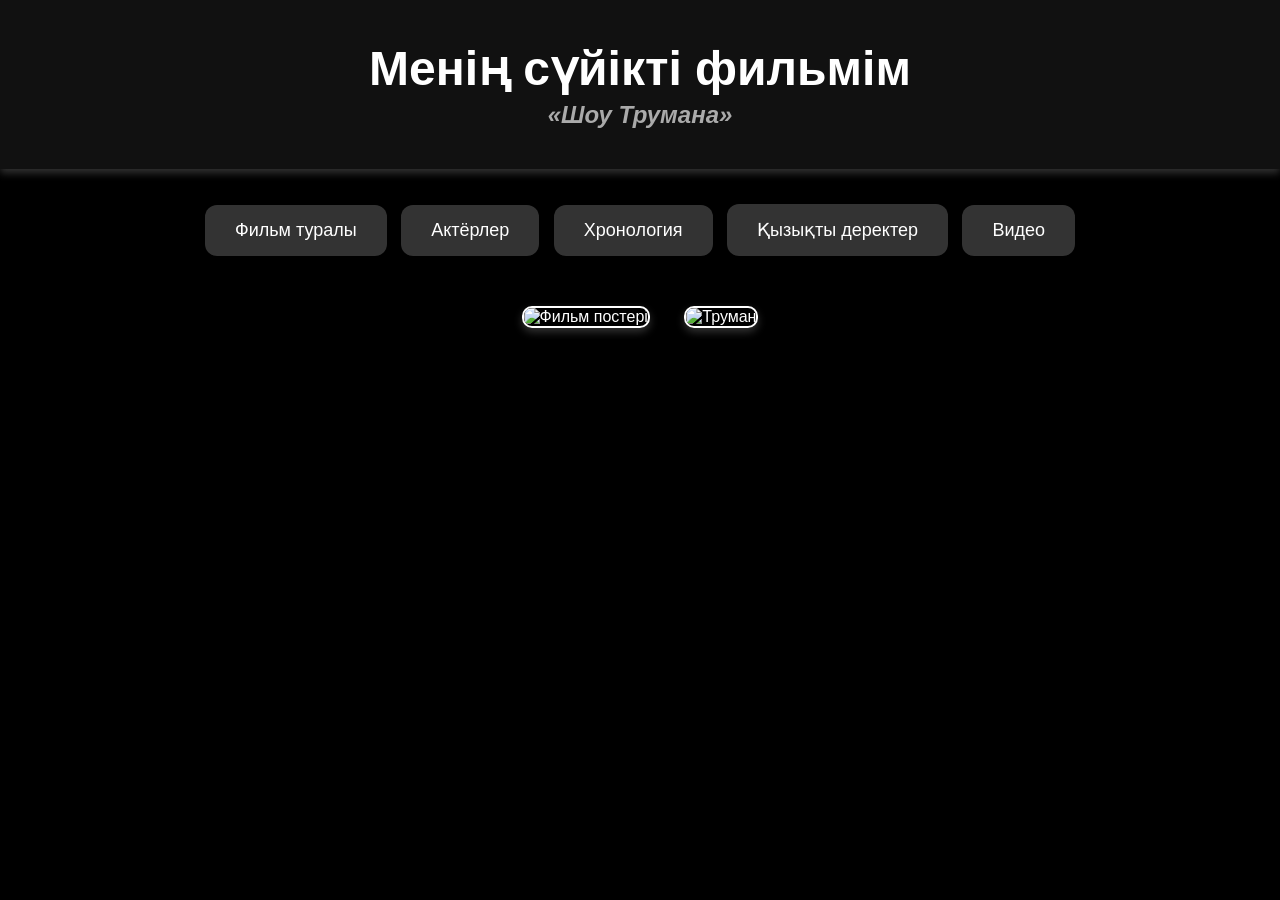
==== index.html @ 44e47d71 "Add files via upload" ====
<!DOCTYPE html>
<html lang="kk">
<head>
    <meta charset="UTF-8">
    <title>Менің сүйікті фильмім</title>
    <style>
        
        body {
            font-family: Arial, sans-serif;
            background-color: #000000;
            color: #ffffff;
            margin: 0;
            padding: 0;
            text-align: center;
        }

        header {
            background-color: #111111;
            color: #ffffff;
            padding: 40px 20px;
            box-shadow: 0 4px 8px rgba(255,255,255,0.2);
        }

        header h1 {
            font-size: 48px;
            margin: 0;
        }

        header h2 {
            font-size: 24px;
            margin: 5px 0 0 0;
            font-style: italic;
            color: #aaaaaa;
        }

       
        nav {
            margin: 30px 0;
        }

        nav a {
            text-decoration: none;
            color: #ffffff;
            background-color: #333333;
            padding: 15px 30px;
            margin: 5px;
            border-radius: 12px;
            font-size: 18px;
            display: inline-block;
            box-shadow: 0 4px 6px rgba(0,0,0,0.3);
            transition: 0.3s;
        }

        nav a:hover {
            background-color: #555555;
            transform: translateY(-2px) scale(1.05);
            box-shadow: 0 6px 10px rgba(0,0,0,0.5);
        }

       
        .photos {
            margin: 20px auto;
        }

        .photos img {
            width: 300px;
            margin: 15px;
            border-radius: 10px;
            border: 2px solid #ffffff;
            box-shadow: 0 4px 8px rgba(255,255,255,0.2);
            transition: 0.3s;
        }

        .photos img:hover {
            transform: scale(1.05);
            box-shadow: 0 6px 12px rgba(255,255,255,0.4);
        }

          
        footer {
            background-color: #111111;
            color: #ffffff;
            padding: 15px;
            font-size: 16px;
            position: fixed;
            width: 100%;
            bottom: 0;
        }
    </style>
</head>
<body>

<header>
    <h1>Менің сүйікті фильмім</h1>
    <h2>«Шоу Трумана»</h2>
</header>

<!-- Красивые вкладки -->
<nav>
    <a href="about.html">Фильм туралы</a>
    <a href="actors.html">Актёрлер</a>
    <a href="timeline.html">Хронология</a>
    <a href="facts.html">Қызықты деректер</a>
    <a href="video.html">Видео</a>
</nav>

<!-- Фотки на главной -->
<div class="photos">
    <img src="https://s3.amazonaws.com/nightjarprod/content/uploads/sites/192/2023/08/15115111/vuza0WqY239yBXOadKlGwJsZJFE.jpg" alt="Фильм постері">
    <img src="https://image.tmdb.org/t/p/original/il27yokbuKX3Z9ad3D93IAgpzVg.jpg" alt="Труман">
</div>



</body>
</html>
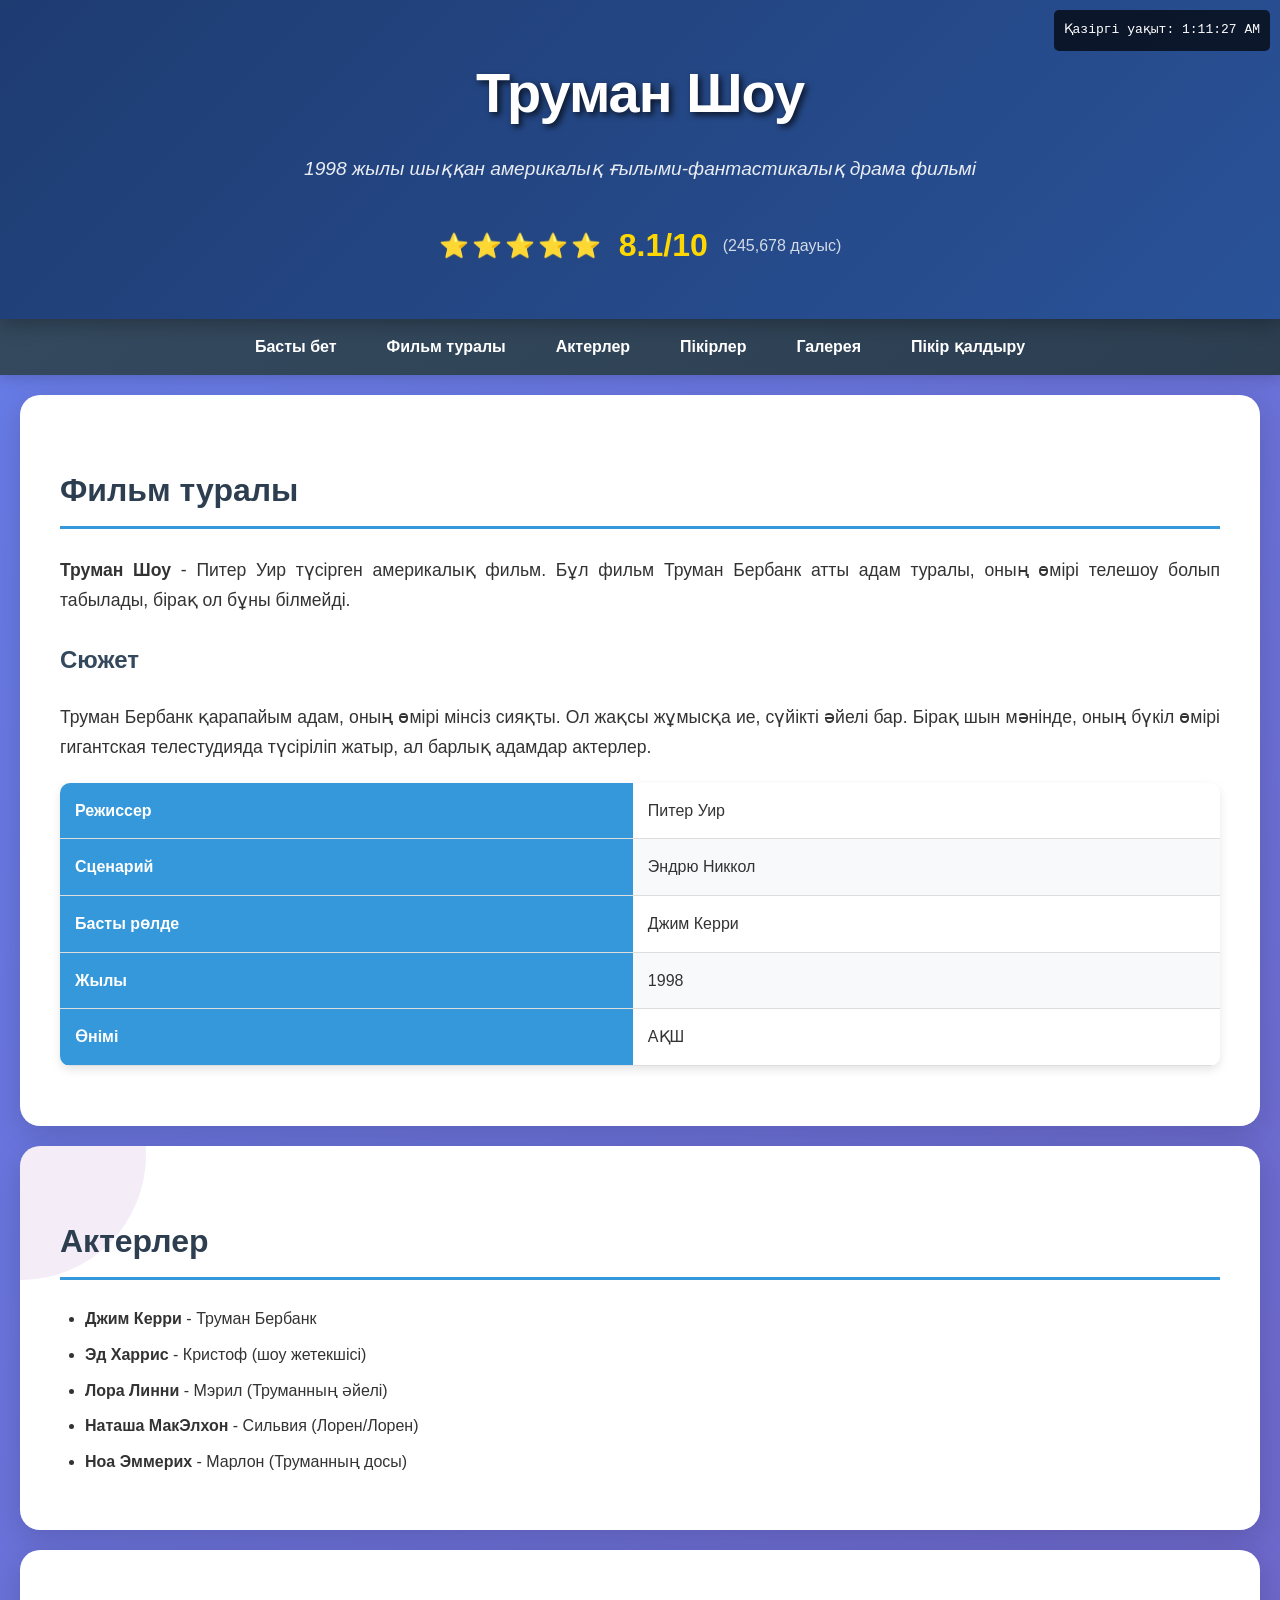
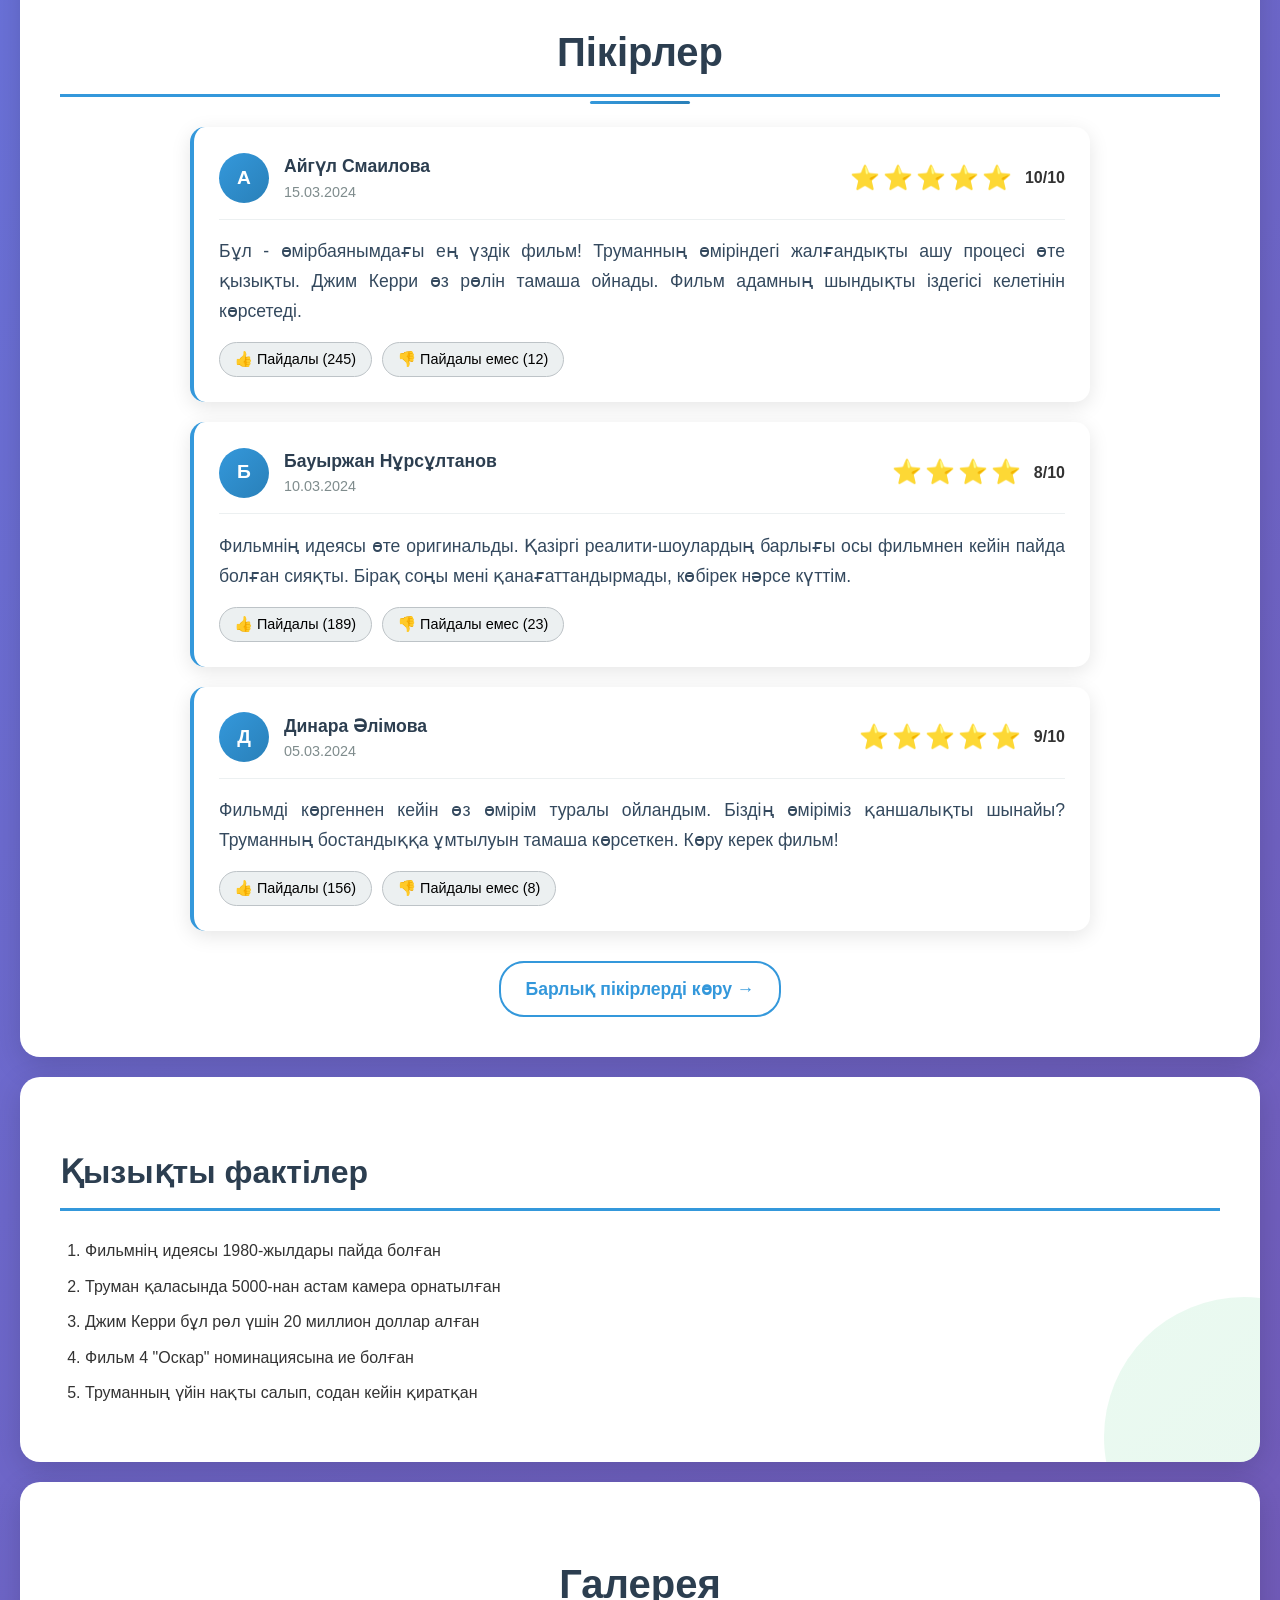
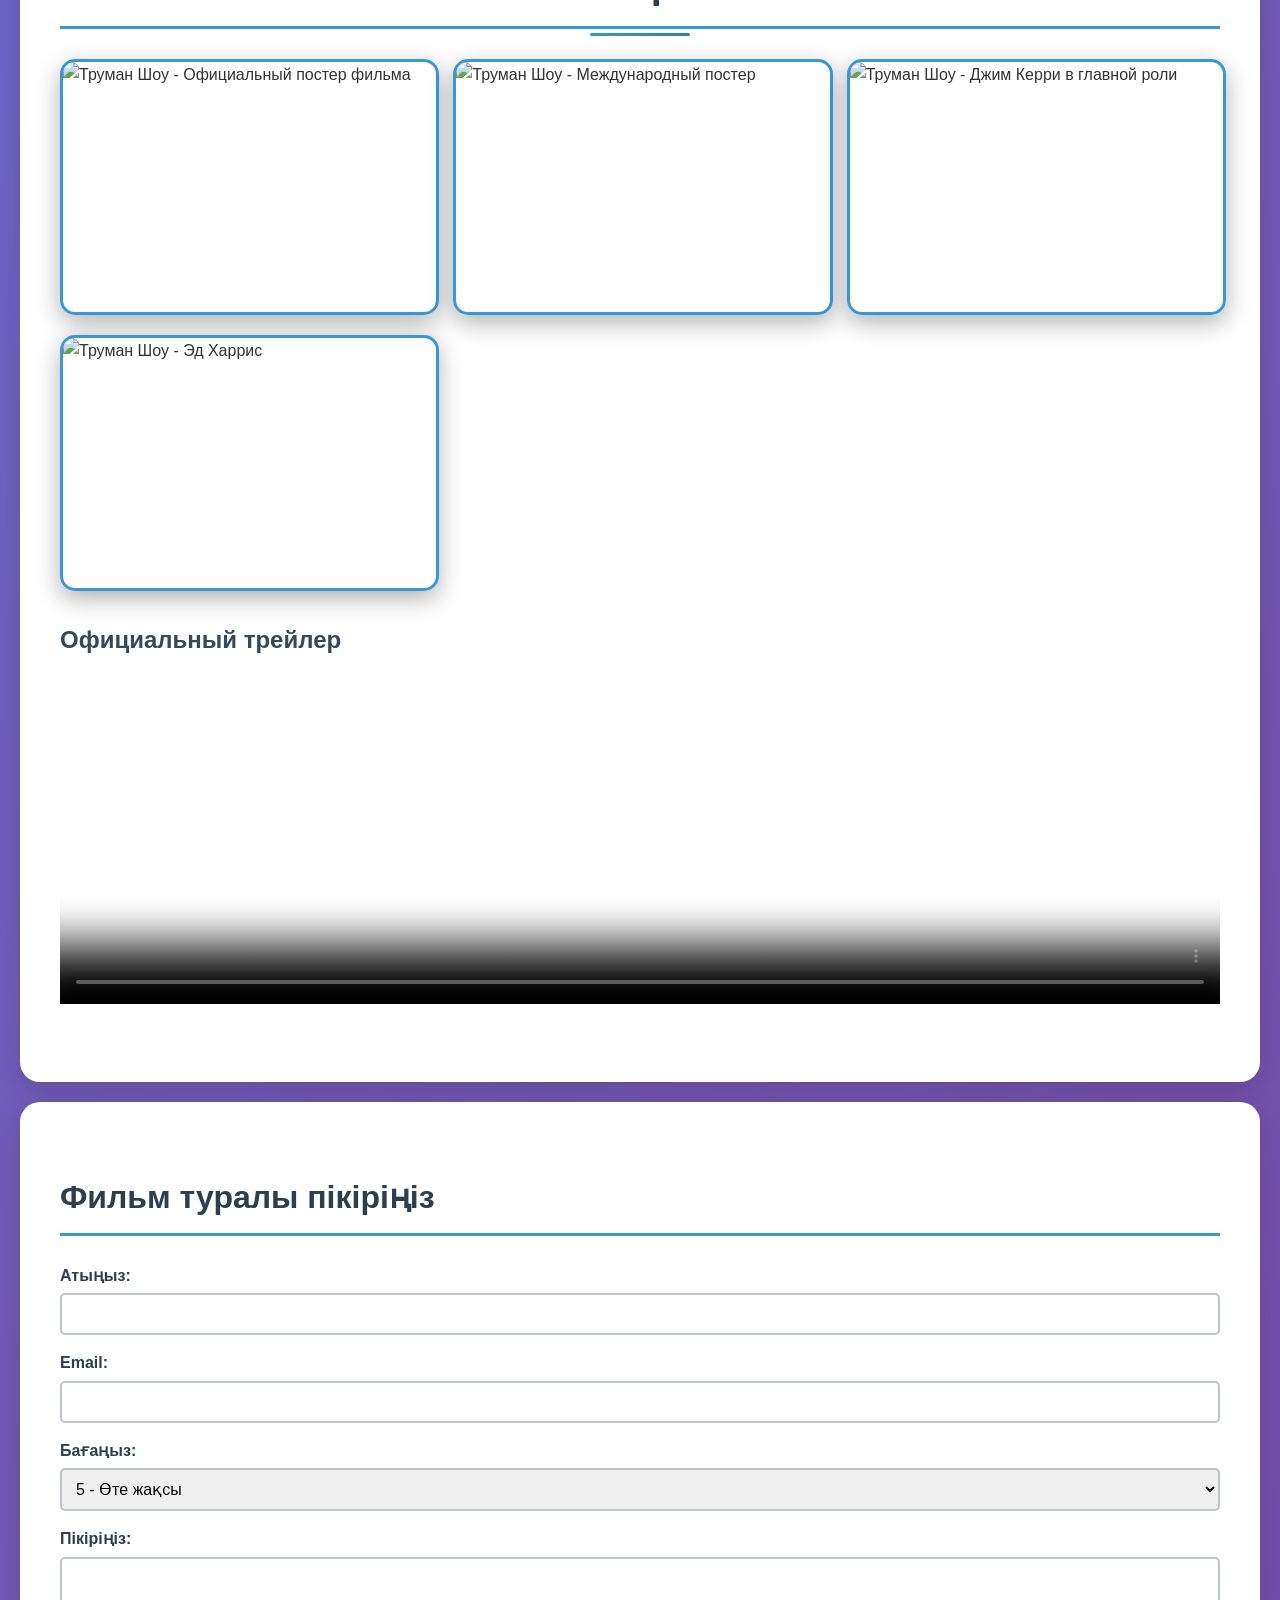
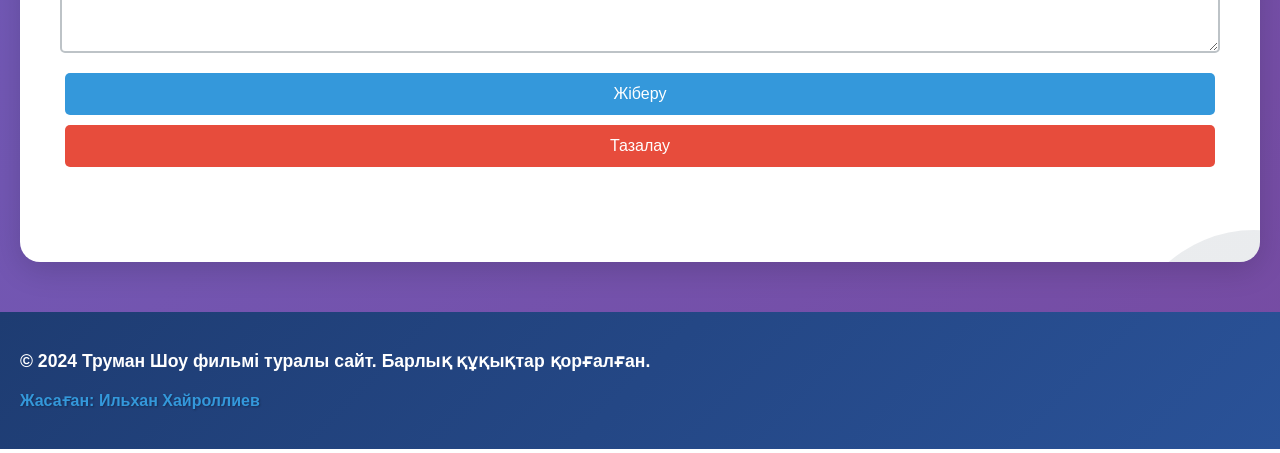
==== commit 95ba0d76: "Add files via upload" ====
--- a/index.html
+++ b/index.html
@@ -2,115 +2,233 @@
 <html lang="kk">
 <head>
     <meta charset="UTF-8">
-    <title>Менің сүйікті фильмім</title>
-    <style>
-        
-        body {
-            font-family: Arial, sans-serif;
-            background-color: #000000;
-            color: #ffffff;
-            margin: 0;
-            padding: 0;
-            text-align: center;
-        }
-
-        header {
-            background-color: #111111;
-            color: #ffffff;
-            padding: 40px 20px;
-            box-shadow: 0 4px 8px rgba(255,255,255,0.2);
-        }
-
-        header h1 {
-            font-size: 48px;
-            margin: 0;
-        }
-
-        header h2 {
-            font-size: 24px;
-            margin: 5px 0 0 0;
-            font-style: italic;
-            color: #aaaaaa;
-        }
-
-       
-        nav {
-            margin: 30px 0;
-        }
-
-        nav a {
-            text-decoration: none;
-            color: #ffffff;
-            background-color: #333333;
-            padding: 15px 30px;
-            margin: 5px;
-            border-radius: 12px;
-            font-size: 18px;
-            display: inline-block;
-            box-shadow: 0 4px 6px rgba(0,0,0,0.3);
-            transition: 0.3s;
-        }
-
-        nav a:hover {
-            background-color: #555555;
-            transform: translateY(-2px) scale(1.05);
-            box-shadow: 0 6px 10px rgba(0,0,0,0.5);
-        }
-
-       
-        .photos {
-            margin: 20px auto;
-        }
-
-        .photos img {
-            width: 300px;
-            margin: 15px;
-            border-radius: 10px;
-            border: 2px solid #ffffff;
-            box-shadow: 0 4px 8px rgba(255,255,255,0.2);
-            transition: 0.3s;
-        }
-
-        .photos img:hover {
-            transform: scale(1.05);
-            box-shadow: 0 6px 12px rgba(255,255,255,0.4);
-        }
-
-          
-        footer {
-            background-color: #111111;
-            color: #ffffff;
-            padding: 15px;
-            font-size: 16px;
-            position: fixed;
-            width: 100%;
-            bottom: 0;
-        }
-    </style>
+    <meta name="viewport" content="width=device-width, initial-scale=1.0">
+    <title>Труман Шоу - Фильм туралы</title>
+    <link rel="stylesheet" href="style.css">
 </head>
 <body>
-
-<header>
-    <h1>Менің сүйікті фильмім</h1>
-    <h2>«Шоу Трумана»</h2>
-</header>
-
-<!-- Красивые вкладки -->
-<nav>
-    <a href="about.html">Фильм туралы</a>
-    <a href="actors.html">Актёрлер</a>
-    <a href="timeline.html">Хронология</a>
-    <a href="facts.html">Қызықты деректер</a>
-    <a href="video.html">Видео</a>
-</nav>
-
-<!-- Фотки на главной -->
-<div class="photos">
-    <img src="https://s3.amazonaws.com/nightjarprod/content/uploads/sites/192/2023/08/15115111/vuza0WqY239yBXOadKlGwJsZJFE.jpg" alt="Фильм постері">
-    <img src="https://image.tmdb.org/t/p/original/il27yokbuKX3Z9ad3D93IAgpzVg.jpg" alt="Труман">
-</div>
-
-
-
+    <header>
+        <div class="header-content">
+            <h1>Труман Шоу</h1>
+            <p class="header-description"><em>1998 жылы шыққан америкалық ғылыми-фантастикалық драма фильмі</em></p>
+            <div class="rating">
+                <span class="stars">⭐⭐⭐⭐⭐</span>
+                <span class="rating-text">8.1/10</span>
+                <span class="votes">(245,678 дауыс)</span>
+            </div>
+        </div>
+    </header>
+
+    <nav>
+        <ul>
+            <li><a href="index.html">Басты бет</a></li>
+            <li><a href="about.html">Фильм туралы</a></li>
+            <li><a href="actors.html">Актерлер</a></li>
+            <li><a href="reviews.html">Пікірлер</a></li>
+            <li><a href="gallery.html">Галерея</a></li>
+            <li><a href="index.html#feedback">Пікір қалдыру</a></li>
+        </ul>
+    </nav>
+
+    <main>
+        <section id="about">
+            <h2>Фильм туралы</h2>
+            <p><strong>Труман Шоу</strong> - Питер Уир түсірген америкалық фильм. Бұл фильм Труман Бербанк атты адам туралы, оның өмірі телешоу болып табылады, бірақ ол бұны білмейді.</p>
+            
+            <h3>Сюжет</h3>
+            <p>Труман Бербанк қарапайым адам, оның өмірі мінсіз сияқты. Ол жақсы жұмысқа ие, сүйікті әйелі бар. Бірақ шын мәнінде, оның бүкіл өмірі гигантская телестудияда түсіріліп жатыр, ал барлық адамдар актерлер.</p>
+            
+            <table>
+                <tr>
+                    <th>Режиссер</th>
+                    <td>Питер Уир</td>
+                </tr>
+                <tr>
+                    <th>Сценарий</th>
+                    <td>Эндрю Никкол</td>
+                </tr>
+                <tr>
+                    <th>Басты рөлде</th>
+                    <td>Джим Керри</td>
+                </tr>
+                <tr>
+                    <th>Жылы</th>
+                    <td>1998</td>
+                </tr>
+                <tr>
+                    <th>Өнімі</th>
+                    <td>АҚШ</td>
+                </tr>
+            </table>
+        </section>
+
+        <section id="actors">
+            <h2>Актерлер</h2>
+            <ul>
+                <li><strong>Джим Керри</strong> - Труман Бербанк</li>
+                <li><strong>Эд Харрис</strong> - Кристоф (шоу жетекшісі)</li>
+                <li><strong>Лора Линни</strong> - Мэрил (Труманның әйелі)</li>
+                <li><strong>Наташа МакЭлхон</strong> - Сильвия (Лорен/Лорен)</li>
+                <li><strong>Ноа Эммерих</strong> - Марлон (Труманның досы)</li>
+            </ul>
+        </section>
+
+        <section id="reviews">
+            <h2>Пікірлер</h2>
+            <div class="reviews-container">
+                <div class="review">
+                    <div class="review-header">
+                        <div class="reviewer-info">
+                            <div class="reviewer-avatar">А</div>
+                            <div>
+                                <div class="reviewer-name">Айгүл Смаилова</div>
+                                <div class="review-date">15.03.2024</div>
+                            </div>
+                        </div>
+                        <div class="review-rating">
+                            <span class="stars">⭐⭐⭐⭐⭐</span>
+                            <span>10/10</span>
+                        </div>
+                    </div>
+                    <div class="review-content">
+                        <p>Бұл - өмірбаянымдағы ең үздік фильм! Труманның өміріндегі жалғандықты ашу процесі өте қызықты. Джим Керри өз рөлін тамаша ойнады. Фильм адамның шындықты іздегісі келетінін көрсетеді.</p>
+                        <div class="review-helpful">
+                            <button class="helpful-btn">👍 Пайдалы (245)</button>
+                            <button class="helpful-btn">👎 Пайдалы емес (12)</button>
+                        </div>
+                    </div>
+                </div>
+                
+                <div class="review">
+                    <div class="review-header">
+                        <div class="reviewer-info">
+                            <div class="reviewer-avatar">Б</div>
+                            <div>
+                                <div class="reviewer-name">Бауыржан Нұрсұлтанов</div>
+                                <div class="review-date">10.03.2024</div>
+                            </div>
+                        </div>
+                        <div class="review-rating">
+                            <span class="stars">⭐⭐⭐⭐</span>
+                            <span>8/10</span>
+                        </div>
+                    </div>
+                    <div class="review-content">
+                        <p>Фильмнің идеясы өте оригинальды. Қазіргі реалити-шоулардың барлығы осы фильмнен кейін пайда болған сияқты. Бірақ соңы мені қанағаттандырмады, көбірек нәрсе күттім.</p>
+                        <div class="review-helpful">
+                            <button class="helpful-btn">👍 Пайдалы (189)</button>
+                            <button class="helpful-btn">👎 Пайдалы емес (23)</button>
+                        </div>
+                    </div>
+                </div>
+                
+                <div class="review">
+                    <div class="review-header">
+                        <div class="reviewer-info">
+                            <div class="reviewer-avatar">Д</div>
+                            <div>
+                                <div class="reviewer-name">Динара Әлімова</div>
+                                <div class="review-date">05.03.2024</div>
+                            </div>
+                        </div>
+                        <div class="review-rating">
+                            <span class="stars">⭐⭐⭐⭐⭐</span>
+                            <span>9/10</span>
+                        </div>
+                    </div>
+                    <div class="review-content">
+                        <p>Фильмді көргеннен кейін өз өмірім туралы ойландым. Біздің өміріміз қаншалықты шынайы? Труманның бостандыққа ұмтылуын тамаша көрсеткен. Көру керек фильм!</p>
+                        <div class="review-helpful">
+                            <button class="helpful-btn">👍 Пайдалы (156)</button>
+                            <button class="helpful-btn">👎 Пайдалы емес (8)</button>
+                        </div>
+                    </div>
+                </div>
+            </div>
+            
+            <div class="all-reviews-link">
+                <a href="reviews.html">Барлық пікірлерді көру →</a>
+            </div>
+        </section>
+
+        <section id="facts">
+            <h2>Қызықты фактілер</h2>
+            <ol>
+                <li>Фильмнің идеясы 1980-жылдары пайда болған</li>
+                <li>Труман қаласында 5000-нан астам камера орнатылған</li>
+                <li>Джим Керри бұл рөл үшін 20 миллион доллар алған</li>
+                <li>Фильм 4 "Оскар" номинациясына ие болған</li>
+                <li>Труманның үйін нақты салып, содан кейін қиратқан</li>
+            </ol>
+        </section>
+
+        <section id="gallery">
+            <h2>Галерея</h2>
+            <div class="gallery-container">
+                <img src="https://avatars.mds.yandex.net/get-kinopoisk-image/4483445/ceb4574e-4b3b-43bf-a217-770d95c8afea/300x450" alt="Труман Шоу - Официальный постер фильма">
+                <img src="https://avatars.mds.yandex.net/get-kinopoisk-image/1704946/cacd01bb-57e3-4d93-b493-8805f8d0d1ff/220x330" alt="Труман Шоу - Международный постер">
+                <img src="https://encrypted-tbn0.gstatic.com/images?q=tbn:ANd9GcSKOz-VXeuKi3V3YxFPbbYs9RA3qmQAaQZ6Kg&s" alt="Труман Шоу - Джим Керри в главной роли">
+                <img src="https://encrypted-tbn0.gstatic.com/images?q=tbn:ANd9GcT_3eL938bk-EhaqvBUenv3STlCoVjLEzGAVA&s" alt="Труман Шоу - Эд Харрис">
+            </div>
+            
+            <h3>Официальный трейлер</h3>
+            <div class="video-container">
+                <video 
+                    width="100%" 
+                    height="315" 
+                    controls
+                    poster="https://avatars.mds.yandex.net/get-kinopoisk-image/4483445/ceb4574e-4b3b-43bf-a217-770d95c8afea/300x450"
+                    title="Труман Шоу - Официальный трейлер (1998)">
+                    <source src="_The Truman Show (русский трейлер).mp4" type="video/mp4">
+                    Ваш браузер не поддерживает видео.
+                </video>
+            </div>
+        </section>
+
+        <section id="feedback">
+            <h2>Фильм туралы пікіріңіз</h2>
+            <form id="feedbackForm">
+                <div>
+                    <label for="name">Атыңыз:</label>
+                    <input type="text" id="name" name="name" required>
+                </div>
+                
+                <div>
+                    <label for="email">Email:</label>
+                    <input type="email" id="email" name="email" required>
+                </div>
+                
+                <div>
+                    <label for="rating">Бағаңыз:</label>
+                    <select id="rating" name="rating">
+                        <option value="5">5 - Өте жақсы</option>
+                        <option value="4">4 - Жақсы</option>
+                        <option value="3">3 - Қанағаттанарлық</option>
+                        <option value="2">2 - Орташа</option>
+                        <option value="1">1 - Жаман</option>
+                    </select>
+                </div>
+                
+                <div>
+                    <label for="message">Пікіріңіз:</label>
+                    <textarea id="message" name="message" rows="4" required></textarea>
+                </div>
+                
+                <div>
+                    <button type="submit">Жіберу</button>
+                    <button type="reset">Тазалау</button>
+                </div>
+            </form>
+            
+            <div id="result"></div>
+        </section>
+    </main>
+
+    <footer>
+        <p>&copy; 2024 Труман Шоу фильмі туралы сайт. Барлық құқықтар қорғалған.</p>
+        <p>Жасаған: Ильхан Хайроллиев</p>
+    </footer>
+
+    <script src="script.js"></script>
 </body>
 </html>
--- a/style.css
+++ b/style.css
@@ -0,0 +1,1069 @@
+/* Элемент селекторлары */
+body {
+    font-family: 'Segoe UI', Tahoma, Geneva, Verdana, sans-serif;
+    line-height: 1.6;
+    margin: 0;
+    padding: 0;
+    background: linear-gradient(135deg, #667eea 0%, #764ba2 100%);
+    color: #333;
+}
+
+header {
+    background: linear-gradient(135deg, #1e3c72 0%, #2a5298 100%);
+    color: white;
+    text-align: center;
+    padding: 3rem 0;
+    box-shadow: 0 4px 20px rgba(0,0,0,0.3);
+    position: relative;
+    overflow: hidden;
+}
+
+header::before {
+    content: '';
+    position: absolute;
+    top: 0;
+    left: 0;
+    right: 0;
+    bottom: 0;
+    background: url('https://images.unsplash.com/photo-1489599849927-2ee91cede3ba?w=1200&h=400&fit=crop') center/cover;
+    opacity: 0.2;
+    z-index: 0;
+}
+
+.header-content {
+    position: relative;
+    z-index: 1;
+    max-width: 1200px;
+    margin: 0 auto;
+    padding: 0 20px;
+    text-align: center;
+    width: 100%;
+    display: flex;
+    flex-direction: column;
+    align-items: center;
+}
+
+.header-description {
+    text-align: center;
+    font-size: 1.2rem;
+    margin: 15px 0;
+    color: rgba(255, 255, 255, 0.9);
+    width: 100%;
+    display: block;
+}
+
+h1 {
+    margin: 0;
+    font-size: 3.5rem;
+    text-shadow: 3px 3px 6px rgba(0,0,0,0.7);
+    font-weight: 700;
+    letter-spacing: -1px;
+}
+
+.rating {
+    margin-top: 20px;
+    display: flex;
+    align-items: center;
+    justify-content: center;
+    gap: 15px;
+    flex-wrap: wrap;
+}
+
+.stars {
+    font-size: 1.5rem;
+    letter-spacing: 3px;
+}
+
+.rating-text {
+    font-size: 2rem;
+    font-weight: bold;
+    color: #ffd700;
+}
+
+.votes {
+    font-size: 1rem;
+    opacity: 0.8;
+}
+
+h2 {
+    color: #2c3e50;
+    border-bottom: 3px solid #3498db;
+    padding-bottom: 10px;
+    margin-top: 30px;
+    font-size: 2rem;
+}
+
+h3 {
+    color: #34495e;
+    margin-top: 25px;
+    font-size: 1.5rem;
+}
+
+p {
+    margin-bottom: 15px;
+    text-align: justify;
+    font-size: 1.1rem;
+    line-height: 1.7;
+}
+
+/* Класс селекторлары */
+.gallery-container {
+    display: grid;
+    grid-template-columns: repeat(auto-fit, minmax(300px, 1fr));
+    gap: 20px;
+    margin: 30px 0;
+}
+
+.gallery-container img {
+    width: 100%;
+    height: 250px;
+    object-fit: cover;
+    border: 3px solid #3498db;
+    border-radius: 15px;
+    box-shadow: 0 8px 25px rgba(0,0,0,0.3);
+    transition: all 0.3s ease;
+    cursor: pointer;
+}
+
+.gallery-container img:hover {
+    transform: scale(1.05);
+    box-shadow: 0 15px 35px rgba(0,0,0,0.5);
+    border-color: #2980b9;
+}
+
+.reviews-container {
+    max-width: 900px;
+    margin: 0 auto;
+}
+
+.review {
+    background: white;
+    border-radius: 15px;
+    padding: 25px;
+    margin-bottom: 20px;
+    box-shadow: 0 5px 20px rgba(0,0,0,0.1);
+    border-left: 4px solid #3498db;
+    transition: transform 0.2s ease, box-shadow 0.2s ease;
+}
+
+.review:hover {
+    transform: translateY(-2px);
+    box-shadow: 0 8px 30px rgba(0,0,0,0.15);
+}
+
+.review-header {
+    display: flex;
+    justify-content: space-between;
+    align-items: center;
+    margin-bottom: 15px;
+    padding-bottom: 15px;
+    border-bottom: 1px solid #ecf0f1;
+}
+
+.reviewer-info {
+    display: flex;
+    align-items: center;
+    gap: 15px;
+}
+
+.reviewer-avatar {
+    width: 50px;
+    height: 50px;
+    border-radius: 50%;
+    background: linear-gradient(135deg, #3498db, #2980b9);
+    color: white;
+    display: flex;
+    align-items: center;
+    justify-content: center;
+    font-weight: bold;
+    font-size: 1.2rem;
+}
+
+.reviewer-name {
+    font-weight: bold;
+    color: #2c3e50;
+    font-size: 1.1rem;
+}
+
+.review-date {
+    color: #7f8c8d;
+    font-size: 0.9rem;
+}
+
+.review-rating {
+    display: flex;
+    align-items: center;
+    gap: 10px;
+    font-weight: bold;
+}
+
+.review-content {
+    line-height: 1.6;
+    color: #34495e;
+}
+
+.review-helpful {
+    margin-top: 15px;
+    display: flex;
+    gap: 10px;
+}
+
+.helpful-btn {
+    background: #ecf0f1;
+    border: 1px solid #bdc3c7;
+    padding: 8px 15px;
+    border-radius: 20px;
+    cursor: pointer;
+    font-size: 0.9rem;
+    transition: all 0.2s ease;
+}
+
+.helpful-btn:hover {
+    background: #3498db;
+    color: white;
+    border-color: #2980b9;
+}
+
+.all-reviews-link {
+    text-align: center;
+    margin-top: 30px;
+}
+
+.all-reviews-link a {
+    color: #3498db;
+    text-decoration: none;
+    font-weight: bold;
+    font-size: 1.1rem;
+    padding: 12px 25px;
+    border: 2px solid #3498db;
+    border-radius: 25px;
+    transition: all 0.3s ease;
+    display: inline-block;
+}
+
+.all-reviews-link a:hover {
+    background: #3498db;
+    color: white;
+    transform: translateY(-2px);
+}
+
+/* ID селекторлары */
+#about {
+    background: white;
+    padding: 40px;
+    margin: 20px;
+    border-radius: 20px;
+    box-shadow: 0 8px 30px rgba(0,0,0,0.15);
+    position: relative;
+    overflow: hidden;
+}
+
+#about::before {
+    content: '';
+    position: absolute;
+    top: -50%;
+    right: -10%;
+    width: 300px;
+    height: 300px;
+    background: linear-gradient(135deg, rgba(52, 152, 219, 0.1), rgba(41, 128, 185, 0.1));
+    border-radius: 50%;
+    z-index: 0;
+}
+
+#actors {
+    background: white;
+    padding: 40px;
+    margin: 20px;
+    border-radius: 20px;
+    box-shadow: 0 8px 30px rgba(0,0,0,0.15);
+    position: relative;
+    overflow: hidden;
+}
+
+#actors::before {
+    content: '';
+    position: absolute;
+    top: -30%;
+    left: -10%;
+    width: 250px;
+    height: 250px;
+    background: linear-gradient(135deg, rgba(155, 89, 182, 0.1), rgba(142, 68, 173, 0.1));
+    border-radius: 50%;
+    z-index: 0;
+}
+
+#facts {
+    background: white;
+    padding: 40px;
+    margin: 20px;
+    border-radius: 20px;
+    box-shadow: 0 8px 30px rgba(0,0,0,0.15);
+    position: relative;
+    overflow: hidden;
+}
+
+#facts::before {
+    content: '';
+    position: absolute;
+    bottom: -30%;
+    right: -10%;
+    width: 280px;
+    height: 280px;
+    background: linear-gradient(135deg, rgba(46, 204, 113, 0.1), rgba(39, 174, 96, 0.1));
+    border-radius: 50%;
+    z-index: 0;
+}
+
+#gallery {
+    background: white;
+    padding: 40px;
+    margin: 20px;
+    border-radius: 20px;
+    box-shadow: 0 8px 30px rgba(0,0,0,0.15);
+    position: relative;
+    overflow: hidden;
+}
+
+#gallery::before {
+    content: '';
+    position: absolute;
+    bottom: -40%;
+    left: -10%;
+    width: 320px;
+    height: 320px;
+    background: linear-gradient(135deg, rgba(241, 196, 15, 0.1), rgba(243, 156, 18, 0.1));
+    border-radius: 50%;
+    z-index: 0;
+}
+
+#reviews {
+    background: white;
+    padding: 40px;
+    margin: 20px;
+    border-radius: 20px;
+    box-shadow: 0 8px 30px rgba(0,0,0,0.15);
+    position: relative;
+    overflow: hidden;
+}
+
+#reviews::before {
+    content: '';
+    position: absolute;
+    top: -40%;
+    left: -10%;
+    width: 300px;
+    height: 300px;
+    background: linear-gradient(135deg, rgba(231, 76, 60, 0.1), rgba(192, 57, 43, 0.1));
+    border-radius: 50%;
+    z-index: 0;
+}
+
+#feedback {
+    background: white;
+    padding: 40px;
+    margin: 20px;
+    border-radius: 20px;
+    box-shadow: 0 8px 30px rgba(0,0,0,0.15);
+    position: relative;
+    overflow: hidden;
+}
+
+#feedback::before {
+    content: '';
+    position: absolute;
+    bottom: -30%;
+    right: -10%;
+    width: 260px;
+    height: 260px;
+    background: linear-gradient(135deg, rgba(52, 73, 94, 0.1), rgba(44, 62, 80, 0.1));
+    border-radius: 50%;
+    z-index: 0;
+}
+
+/* Барлық секциялардағы контентті алдына жылжыту */
+#about > *,
+#actors > *,
+#facts > *,
+#gallery > *,
+#reviews > *,
+#feedback > * {
+    position: relative;
+    z-index: 1;
+}
+
+#feedbackForm {
+    display: flex;
+    flex-direction: column;
+    gap: 15px;
+}
+
+#feedbackForm div {
+    display: flex;
+    flex-direction: column;
+}
+
+#feedbackForm label {
+    font-weight: bold;
+    margin-bottom: 5px;
+    color: #2c3e50;
+}
+
+#feedbackForm input,
+#feedbackForm select,
+#feedbackForm textarea {
+    padding: 10px;
+    border: 2px solid #bdc3c7;
+    border-radius: 5px;
+    font-size: 16px;
+    transition: border-color 0.3s ease;
+}
+
+#feedbackForm input:focus,
+#feedbackForm select:focus,
+#feedbackForm textarea:focus {
+    outline: none;
+    border-color: #3498db;
+    box-shadow: 0 0 5px rgba(52, 152, 219, 0.5);
+}
+
+#feedbackForm button {
+    background: #3498db;
+    color: white;
+    padding: 12px 20px;
+    border: none;
+    border-radius: 5px;
+    cursor: pointer;
+    font-size: 16px;
+    margin: 5px;
+    transition: background-color 0.3s ease;
+}
+
+#feedbackForm button:hover {
+    background: #2980b9;
+}
+
+#feedbackForm button[type="reset"] {
+    background: #e74c3c;
+}
+
+#feedbackForm button[type="reset"]:hover {
+    background: #c0392b;
+}
+
+#result {
+    margin-top: 20px;
+    padding: 15px;
+    border-radius: 5px;
+    font-weight: bold;
+}
+
+/* Навигация стилі */
+nav {
+    background: linear-gradient(135deg, #34495e 0%, #2c3e50 100%);
+    padding: 0;
+    box-shadow: 0 2px 15px rgba(0,0,0,0.2);
+}
+
+nav ul {
+    list-style: none;
+    display: flex;
+    justify-content: center;
+    margin: 0;
+    padding: 0;
+    flex-wrap: wrap;
+}
+
+nav ul li {
+    margin: 0;
+}
+
+nav ul li a {
+    color: white;
+    text-decoration: none;
+    padding: 15px 25px;
+    display: block;
+    transition: all 0.3s ease;
+    font-weight: 600;
+    font-size: 1rem;
+    position: relative;
+    border-radius: 0;
+}
+
+nav ul li a::before {
+    content: '';
+    position: absolute;
+    bottom: 0;
+    left: 50%;
+    width: 0;
+    height: 3px;
+    background: linear-gradient(90deg, #3498db, #2980b9);
+    transition: all 0.3s ease;
+    transform: translateX(-50%);
+}
+
+nav ul li a:hover::before {
+    width: 80%;
+}
+
+nav ul li a:hover {
+    background: rgba(52, 152, 219, 0.2);
+    color: #3498db;
+    transform: translateY(-2px);
+}
+
+nav ul li a.active {
+    background: rgba(52, 152, 219, 0.3);
+    color: #3498db;
+}
+
+nav ul li a.active::before {
+    width: 80%;
+}
+
+/* Кесте стилі */
+table {
+    width: 100%;
+    border-collapse: collapse;
+    margin: 20px 0;
+    background: white;
+    border-radius: 10px;
+    overflow: hidden;
+    box-shadow: 0 4px 10px rgba(0,0,0,0.1);
+}
+
+th, td {
+    padding: 15px;
+    text-align: left;
+    border-bottom: 1px solid #ddd;
+}
+
+th {
+    background: #3498db;
+    color: white;
+    font-weight: bold;
+}
+
+tr:nth-child(even) {
+    background: #f8f9fa;
+}
+
+tr:hover {
+    background: #e8f4f8;
+}
+
+/* Тізімдер стилі */
+ul, ol {
+    padding-left: 25px;
+}
+
+li {
+    margin-bottom: 10px;
+    line-height: 1.6;
+}
+
+/* Видео плейсхолдер */
+.video-container {
+    margin: 30px 0;
+}
+
+.video-placeholder {
+    background: linear-gradient(135deg, #2c3e50, #34495e);
+    border-radius: 15px;
+    padding: 60px 40px;
+    text-align: center;
+    color: white;
+    cursor: pointer;
+    transition: all 0.3s ease;
+    box-shadow: 0 8px 25px rgba(0,0,0,0.3);
+    position: relative;
+    overflow: hidden;
+}
+
+.video-placeholder::before {
+    content: '';
+    position: absolute;
+    top: 0;
+    left: 0;
+    right: 0;
+    bottom: 0;
+    background: url('https://images.unsplash.com/photo-1489599849927-2ee91cede3ba?w=800&h=400&fit=crop') center/cover;
+    opacity: 0.3;
+    z-index: 0;
+}
+
+.video-placeholder:hover {
+    transform: scale(1.02);
+    box-shadow: 0 12px 35px rgba(0,0,0,0.4);
+}
+
+.play-icon {
+    font-size: 4rem;
+    margin-bottom: 20px;
+    background: rgba(52, 152, 219, 0.9);
+    width: 80px;
+    height: 80px;
+    border-radius: 50%;
+    display: flex;
+    align-items: center;
+    justify-content: center;
+    margin: 0 auto 20px auto;
+    transition: all 0.3s ease;
+    position: relative;
+    z-index: 1;
+}
+
+.video-placeholder:hover .play-icon {
+    background: #3498db;
+    transform: scale(1.1);
+}
+
+.video-placeholder h4 {
+    margin: 0 0 10px 0;
+    font-size: 1.5rem;
+    position: relative;
+    z-index: 1;
+}
+
+.video-placeholder p {
+    margin: 0;
+    font-size: 1.1rem;
+    opacity: 0.9;
+    position: relative;
+    z-index: 1;
+}
+
+/* Footer стилі */
+footer {
+    background: linear-gradient(135deg, #1e3c72 0%, #2a5298 100%);
+    color: white;
+    text-align: center;
+    padding: 30px 20px;
+    margin-top: 50px;
+    position: relative;
+    overflow: hidden;
+}
+
+footer::before {
+    content: '';
+    position: absolute;
+    top: 0;
+    left: 0;
+    right: 0;
+    bottom: 0;
+    background: url('https://images.unsplash.com/photo-1489599849927-2ee91cede3ba?w=1200&h=300&fit=crop') center/cover;
+    opacity: 0.1;
+    z-index: 0;
+}
+
+footer p {
+    position: relative;
+    z-index: 1;
+    margin: 5px 0;
+    font-size: 1rem;
+}
+
+footer p:first-child {
+    font-weight: 600;
+    font-size: 1.1rem;
+    margin-bottom: 10px;
+}
+
+footer p:last-child {
+    color: #3498db;
+    font-weight: bold;
+    text-shadow: 1px 1px 2px rgba(0,0,0,0.3);
+}
+
+/* Галерея стилері */
+.gallery-grid {
+    display: grid;
+    grid-template-columns: repeat(auto-fit, minmax(300px, 1fr));
+    gap: 25px;
+    margin: 30px 0;
+}
+
+.gallery-item {
+    background: white;
+    border-radius: 15px;
+    overflow: hidden;
+    box-shadow: 0 8px 25px rgba(0,0,0,0.15);
+    transition: all 0.3s ease;
+    cursor: pointer;
+}
+
+.gallery-item:hover {
+    transform: translateY(-5px);
+    box-shadow: 0 15px 40px rgba(0,0,0,0.25);
+}
+
+.gallery-item img,
+.actor-image img {
+    width: 100%;
+    height: 400px;
+    object-fit: cover;
+    border-radius: 8px;
+    transition: transform 0.3s ease, box-shadow 0.3s ease;
+}
+
+.gallery-item:hover img {
+    transform: scale(1.05);
+}
+
+.gallery-item-info {
+    padding: 20px;
+}
+
+.gallery-item-info h4 {
+    margin: 0 0 8px 0;
+    color: #2c3e50;
+    font-size: 1.2rem;
+}
+
+.gallery-item-info p {
+    margin: 0;
+    color: #7f8c8d;
+    font-size: 0.95rem;
+}
+
+.gallery-tabs {
+    display: flex;
+    justify-content: center;
+    gap: 10px;
+    margin: 30px 0;
+    flex-wrap: wrap;
+}
+
+.tab-btn {
+    background: white;
+    border: 2px solid #3498db;
+    color: #3498db;
+    padding: 12px 25px;
+    border-radius: 25px;
+    cursor: pointer;
+    font-weight: bold;
+    transition: all 0.3s ease;
+    font-size: 1rem;
+}
+
+.tab-btn:hover,
+.tab-btn.active {
+    background: #3498db;
+    color: white;
+    transform: translateY(-2px);
+}
+
+.gallery-tab-content {
+    display: none;
+}
+
+.gallery-tab-content.active {
+    display: block;
+    animation: fadeIn 0.5s ease;
+}
+
+@keyframes fadeIn {
+    from { opacity: 0; transform: translateY(20px); }
+    to { opacity: 1; transform: translateY(0); }
+}
+
+.video-section {
+    margin-top: 50px;
+    background: white;
+    padding: 30px;
+    border-radius: 15px;
+    box-shadow: 0 5px 20px rgba(0,0,0,0.1);
+}
+
+.video-grid {
+    display: grid;
+    grid-template-columns: repeat(auto-fit, minmax(250px, 1fr));
+    gap: 20px;
+    margin-top: 20px;
+}
+
+.video-item {
+    text-align: center;
+    cursor: pointer;
+    transition: transform 0.3s ease;
+}
+
+.video-item:hover {
+    transform: scale(1.05);
+}
+
+.video-thumbnail {
+    position: relative;
+    border-radius: 10px;
+    overflow: hidden;
+    margin-bottom: 10px;
+}
+
+.video-thumbnail img {
+    width: 100%;
+    height: 140px;
+    object-fit: cover;
+}
+
+.play-button {
+    position: absolute;
+    top: 50%;
+    left: 50%;
+    transform: translate(-50%, -50%);
+    background: rgba(0,0,0,0.7);
+    color: white;
+    width: 50px;
+    height: 50px;
+    border-radius: 50%;
+    display: flex;
+    align-items: center;
+    justify-content: center;
+    font-size: 1.2rem;
+    transition: background 0.3s ease;
+}
+
+.video-item:hover .play-button {
+    background: #3498db;
+}
+
+.video-item h4 {
+    margin: 8px 0 4px 0;
+    color: #2c3e50;
+    font-size: 1rem;
+}
+
+.video-item p {
+    margin: 0;
+    color: #7f8c8d;
+    font-size: 0.9rem;
+}
+
+/* Фильтр және сұрыптау */
+.filter-section {
+    background: white;
+    padding: 20px;
+    border-radius: 15px;
+    margin: 20px 0;
+    display: flex;
+    justify-content: space-between;
+    align-items: center;
+    flex-wrap: wrap;
+    gap: 20px;
+    box-shadow: 0 3px 15px rgba(0,0,0,0.1);
+}
+
+.filter-buttons {
+    display: flex;
+    gap: 10px;
+    flex-wrap: wrap;
+}
+
+.filter-btn {
+    background: #ecf0f1;
+    border: 1px solid #bdc3c7;
+    padding: 8px 16px;
+    border-radius: 20px;
+    cursor: pointer;
+    transition: all 0.2s ease;
+    font-size: 0.9rem;
+}
+
+.filter-btn:hover,
+.filter-btn.active {
+    background: #3498db;
+    color: white;
+    border-color: #2980b9;
+}
+
+.sort-section {
+    display: flex;
+    align-items: center;
+    gap: 10px;
+}
+
+.sort-section select {
+    padding: 8px 12px;
+    border: 1px solid #bdc3c7;
+    border-radius: 5px;
+    font-size: 0.9rem;
+}
+
+.reviews-stats {
+    display: grid;
+    grid-template-columns: repeat(auto-fit, minmax(150px, 1fr));
+    gap: 20px;
+    margin: 30px 0;
+}
+
+.stat-item {
+    background: white;
+    padding: 25px;
+    border-radius: 15px;
+    text-align: center;
+    box-shadow: 0 5px 20px rgba(0,0,0,0.1);
+    transition: transform 0.2s ease;
+}
+
+.stat-item:hover {
+    transform: translateY(-3px);
+}
+
+.stat-number {
+    display: block;
+    font-size: 2rem;
+    font-weight: bold;
+    color: #3498db;
+    margin-bottom: 5px;
+}
+
+.stat-label {
+    color: #7f8c8d;
+    font-size: 0.9rem;
+}
+
+.pagination {
+    display: flex;
+    justify-content: center;
+    align-items: center;
+    gap: 20px;
+    margin: 40px 0;
+}
+
+.page-btn {
+    background: #3498db;
+    color: white;
+    border: none;
+    padding: 12px 20px;
+    border-radius: 25px;
+    cursor: pointer;
+    font-weight: bold;
+    transition: all 0.3s ease;
+}
+
+.page-btn:hover {
+    background: #2980b9;
+    transform: translateY(-2px);
+}
+
+.page-btn:disabled {
+    background: #bdc3c7;
+    cursor: not-allowed;
+    transform: none;
+}
+
+.page-info {
+    font-weight: bold;
+    color: #2c3e50;
+}
+
+/* Заголовки секций по центру */
+#reviews h2,
+#gallery h2 {
+    text-align: center;
+    margin-bottom: 30px;
+    font-size: 2.5rem;
+    color: #2c3e50;
+    position: relative;
+}
+
+#reviews h2::after,
+#gallery h2::after {
+    content: '';
+    position: absolute;
+    bottom: -10px;
+    left: 50%;
+    transform: translateX(-50%);
+    width: 100px;
+    height: 3px;
+    background: linear-gradient(90deg, #3498db, #2980b9);
+    border-radius: 2px;
+}
+
+/* Заголовки секций по центру для отдельных страниц */
+#reviews-page h2,
+#gallery-page h2 {
+    text-align: center;
+    margin-bottom: 30px;
+    font-size: 2.5rem;
+    color: #2c3e50;
+    position: relative;
+}
+
+#reviews-page h2::after,
+#gallery-page h2::after {
+    content: '';
+    position: absolute;
+    bottom: -10px;
+    left: 50%;
+    transform: translateX(-50%);
+    width: 100px;
+    height: 3px;
+    background: linear-gradient(90deg, #3498db, #2980b9);
+    border-radius: 2px;
+}
+
+/* Актерлер карткалары */
+.actors-grid {
+    display: grid;
+    grid-template-columns: repeat(auto-fit, minmax(350px, 1fr));
+    gap: 30px;
+    margin: 30px 0;
+}
+
+.actor-card {
+    background: white;
+    border-radius: 15px;
+    overflow: hidden;
+    box-shadow: 0 8px 25px rgba(0,0,0,0.15);
+    transition: all 0.3s ease;
+    display: flex;
+    flex-direction: column;
+}
+
+.actor-card:hover {
+    transform: translateY(-5px);
+    box-shadow: 0 15px 40px rgba(0,0,0,0.25);
+}
+
+.actor-image {
+    width: 100%;
+    height: 200px;
+    overflow: hidden;
+}
+
+.actor-image img {
+    width: 100%;
+    height: 100%;
+    object-fit: cover;
+    transition: transform 0.3s ease;
+}
+
+.actor-card:hover .actor-image img {
+    transform: scale(1.05);
+}
+
+.actor-info {
+    padding: 25px;
+    flex: 1;
+    display: flex;
+    flex-direction: column;
+}
+
+.actor-info h3 {
+    margin: 0 0 8px 0;
+    color: #2c3e50;
+    font-size: 1.4rem;
+}
+
+.role {
+    color: #3498db;
+    font-weight: bold;
+    font-size: 1.1rem;
+    margin: 0 0 15px 0;
+}
+
+.description {
+    color: #34495e;
+    line-height: 1.6;
+    flex: 1;
+    margin: 0;
+}
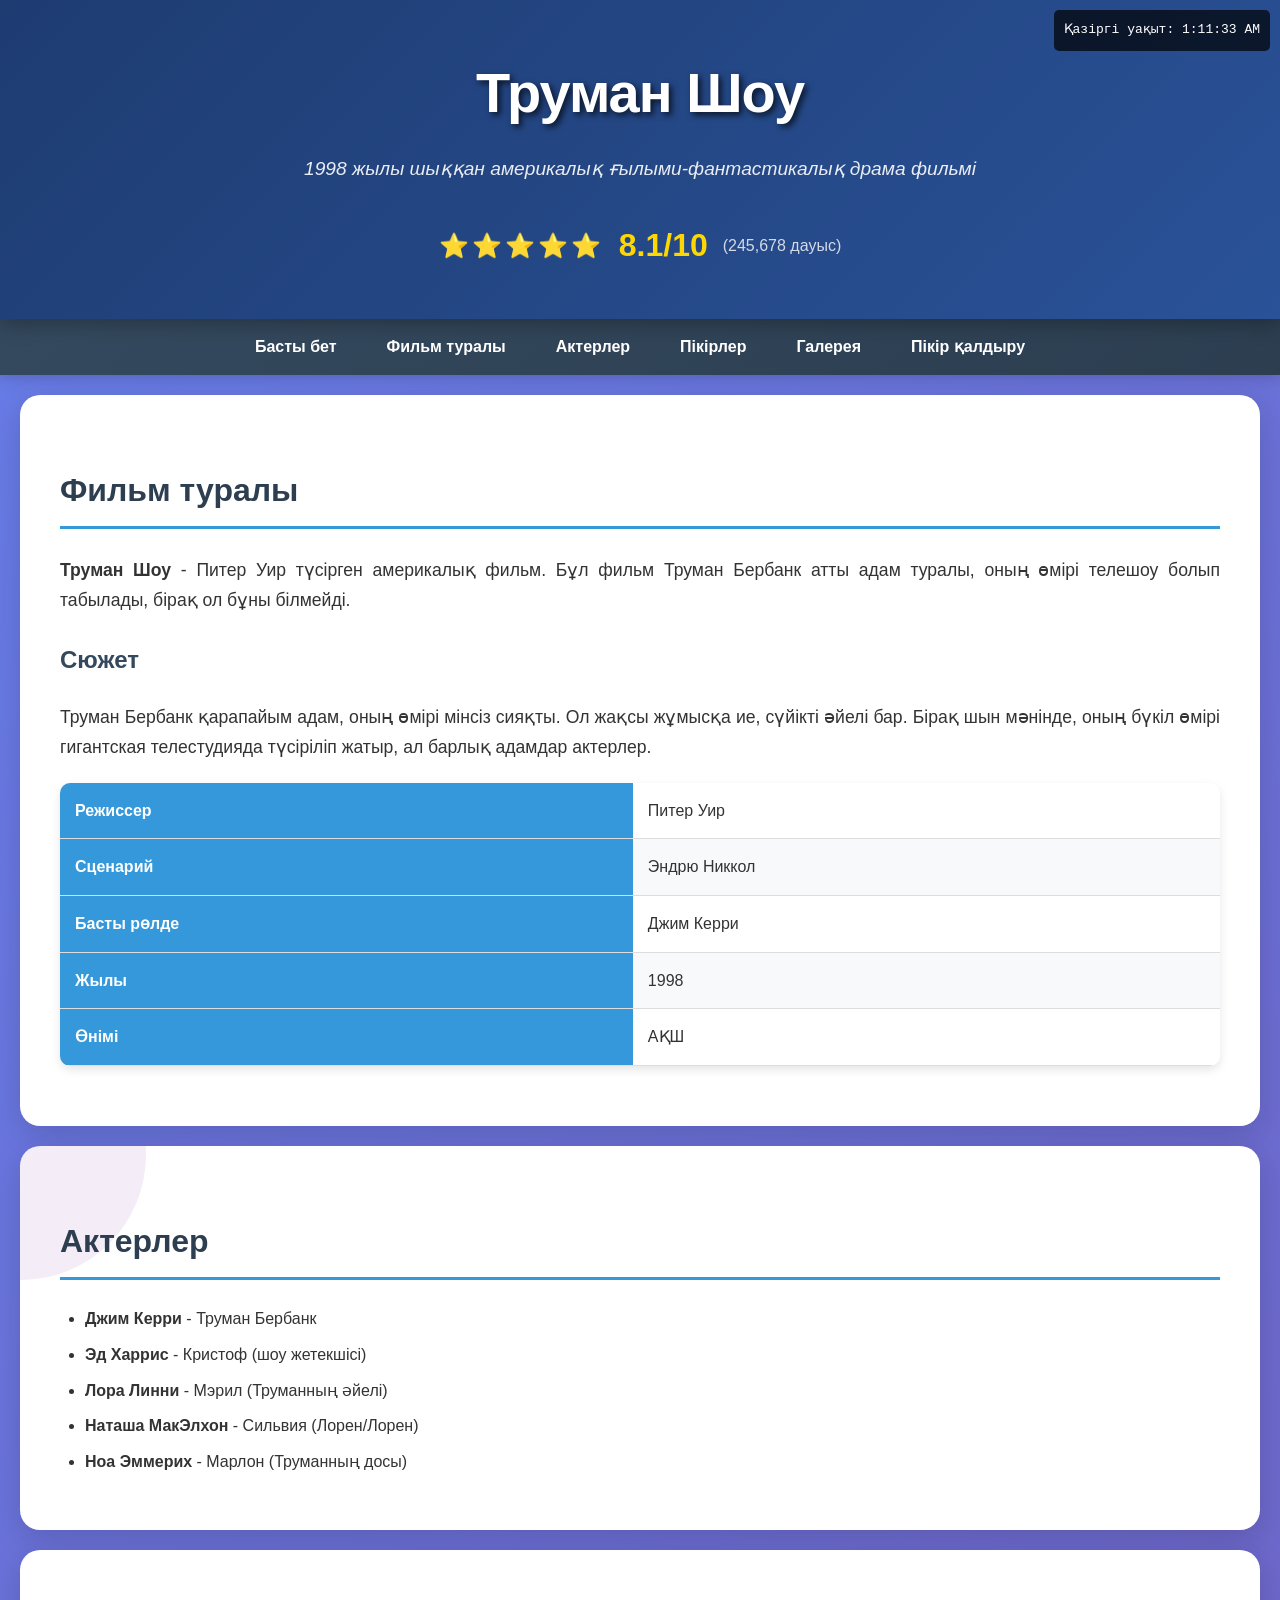
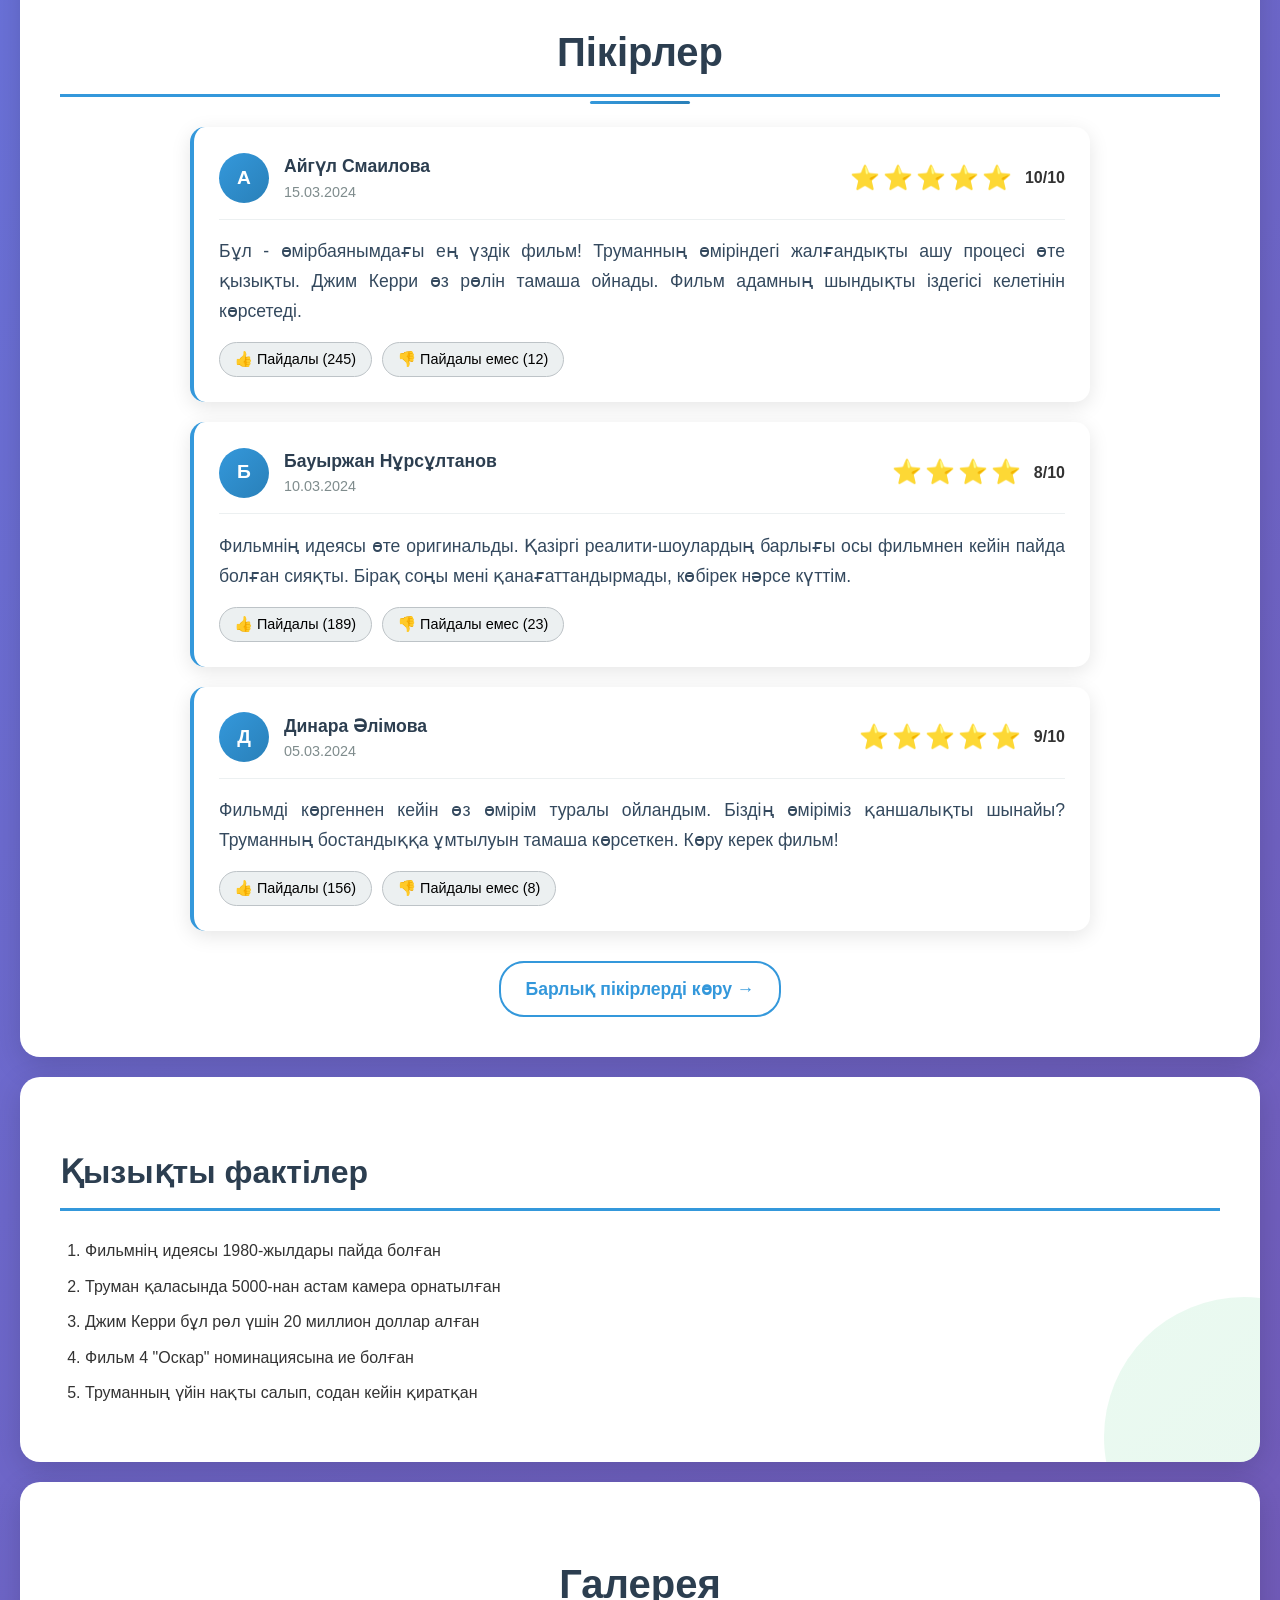
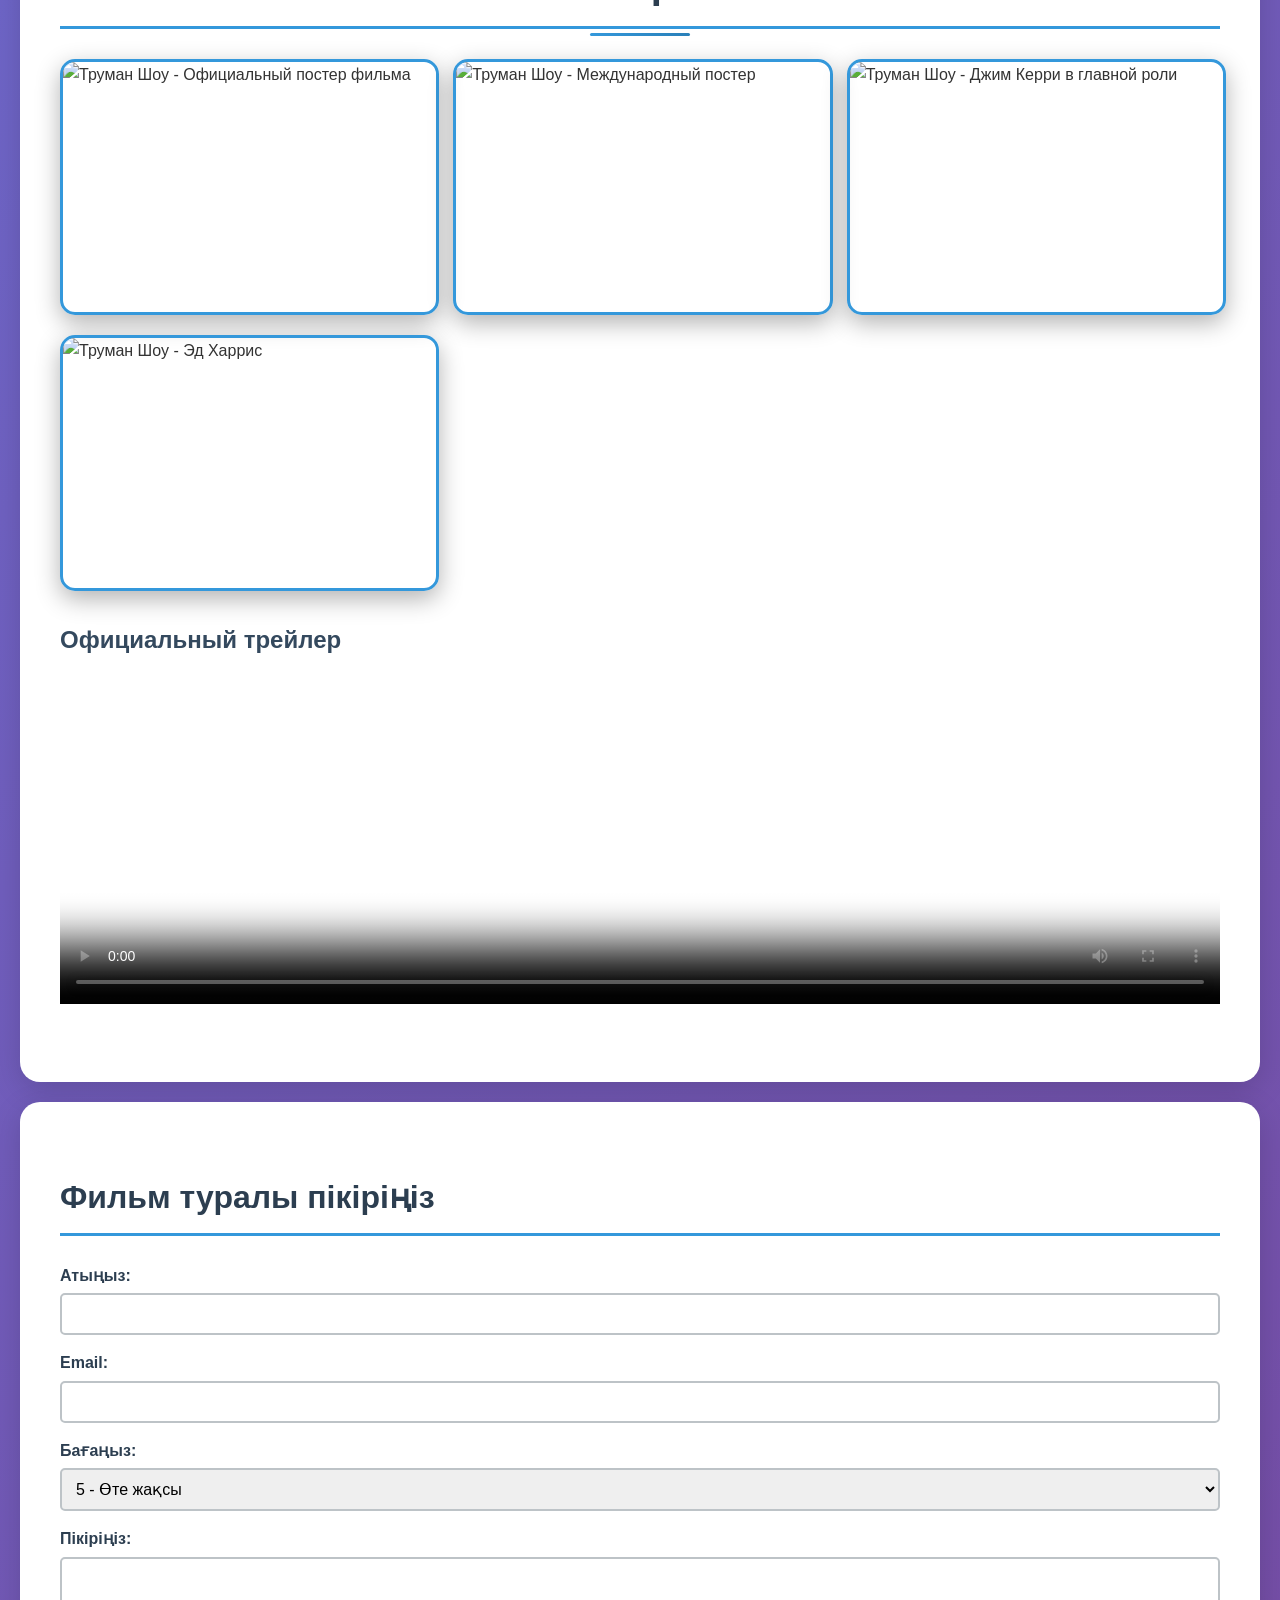
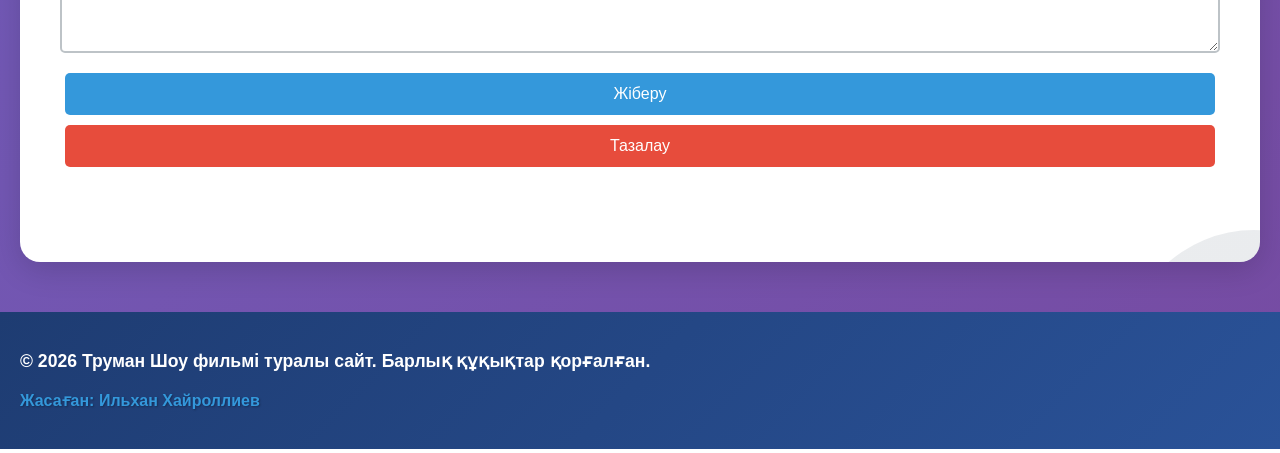
==== commit 930a0c11: "Update index.html" ====
--- a/index.html
+++ b/index.html
@@ -225,10 +225,10 @@
     </main>
 
     <footer>
-        <p>&copy; 2024 Труман Шоу фильмі туралы сайт. Барлық құқықтар қорғалған.</p>
+        <p>&copy; 2026 Труман Шоу фильмі туралы сайт. Барлық құқықтар қорғалған.</p>
         <p>Жасаған: Ильхан Хайроллиев</p>
     </footer>
 
     <script src="script.js"></script>
 </body>
-</html>+</html>
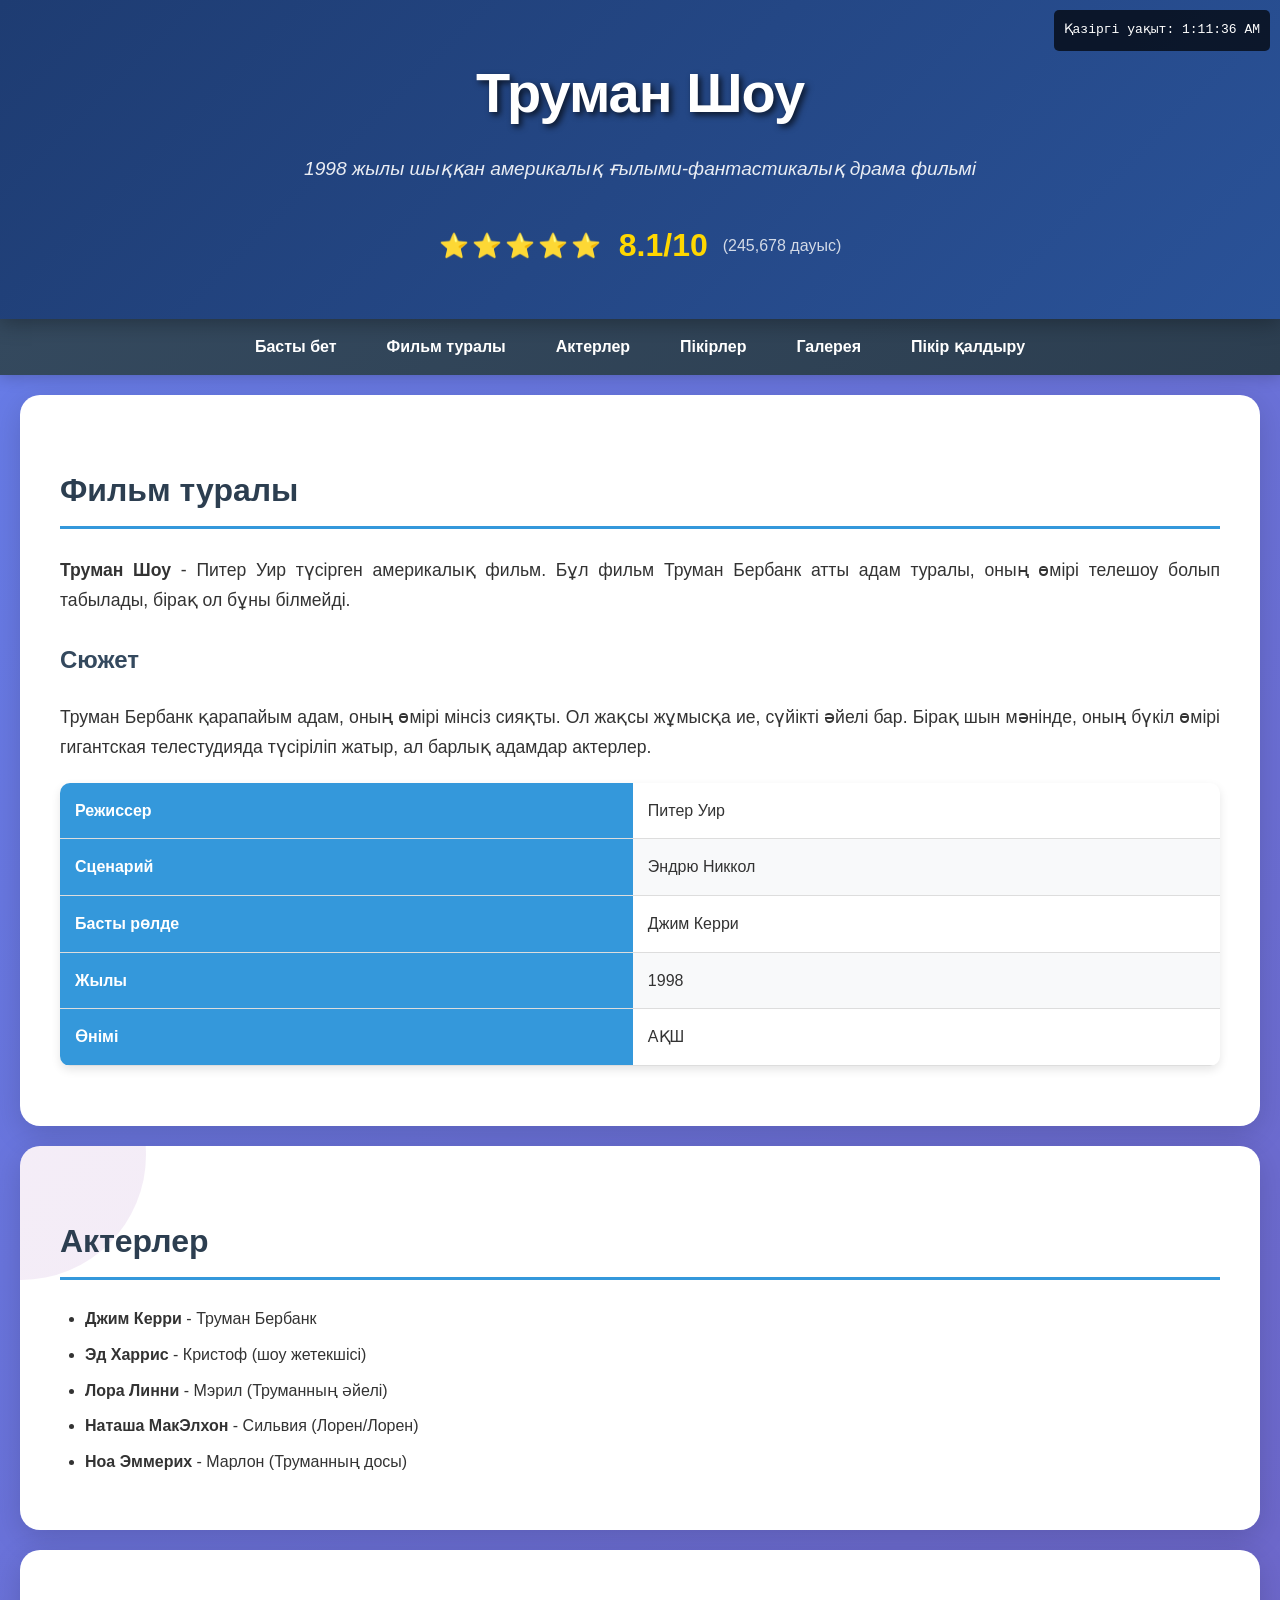
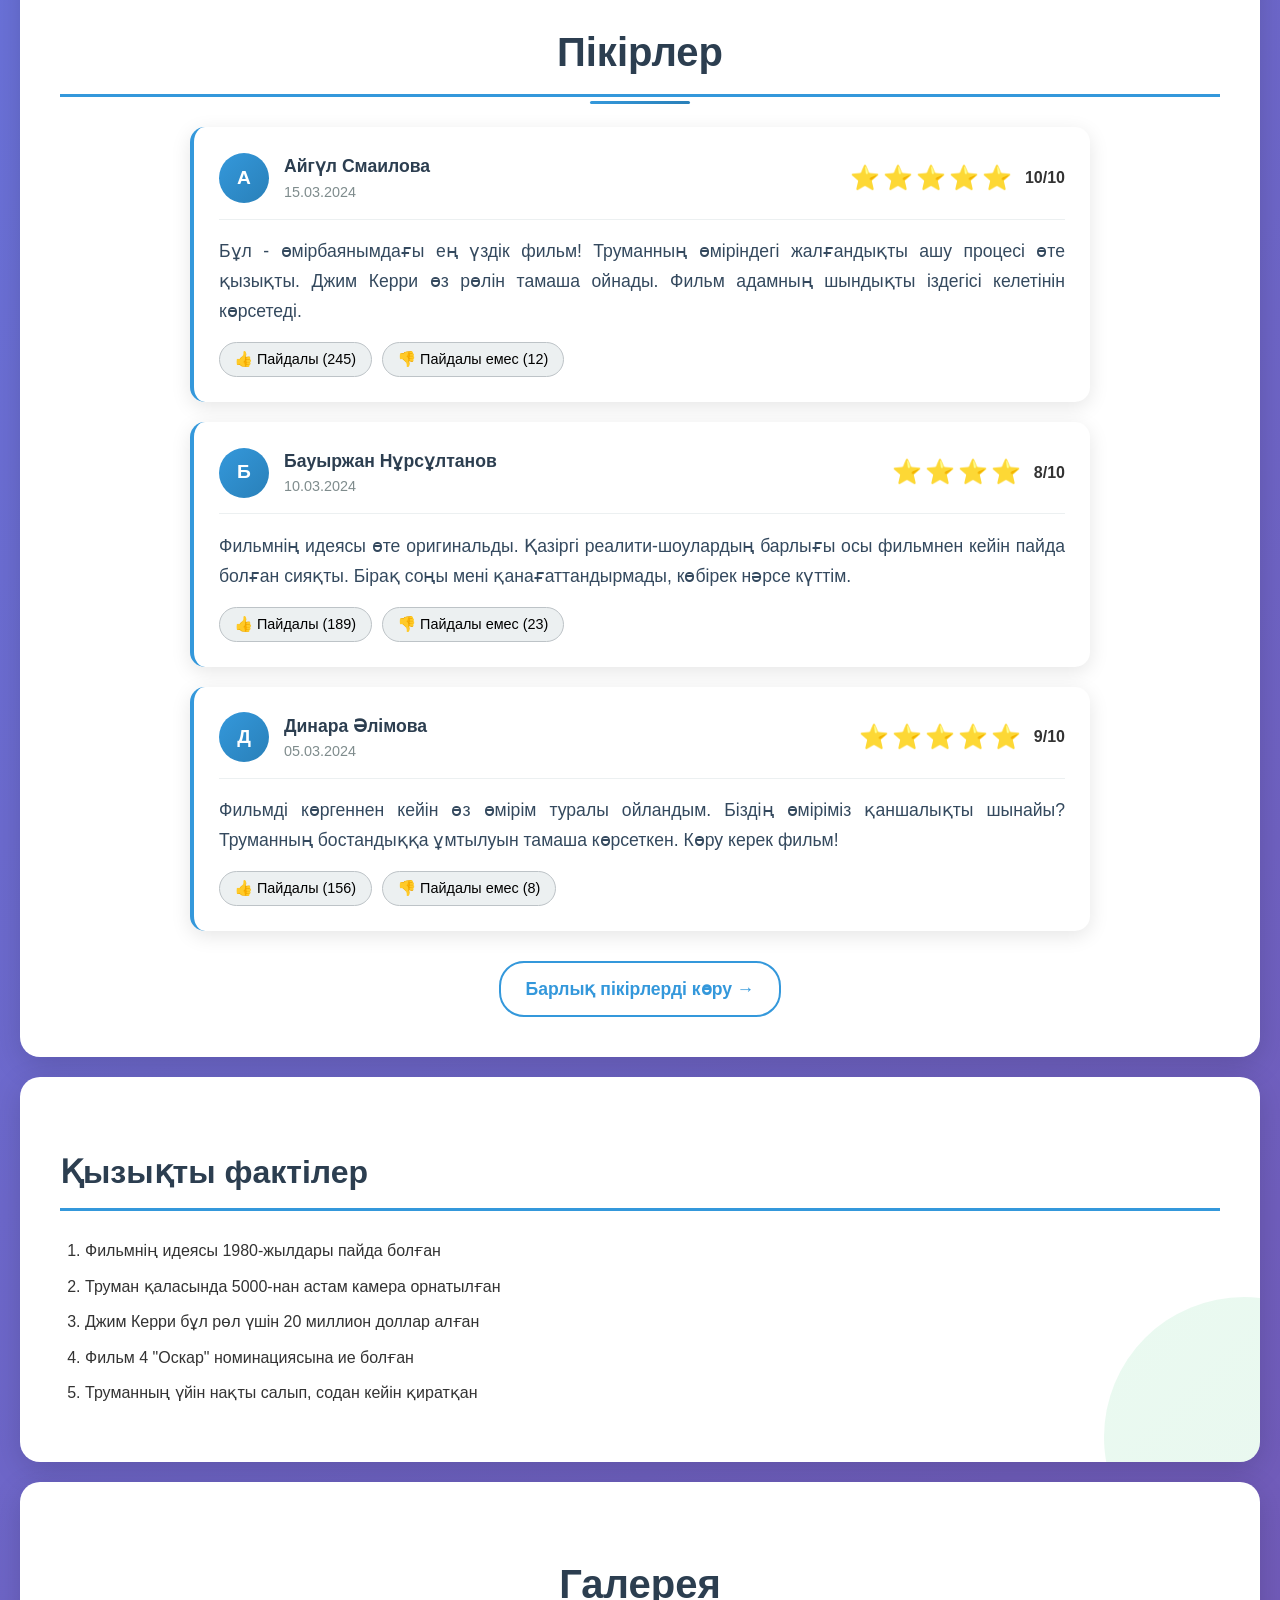
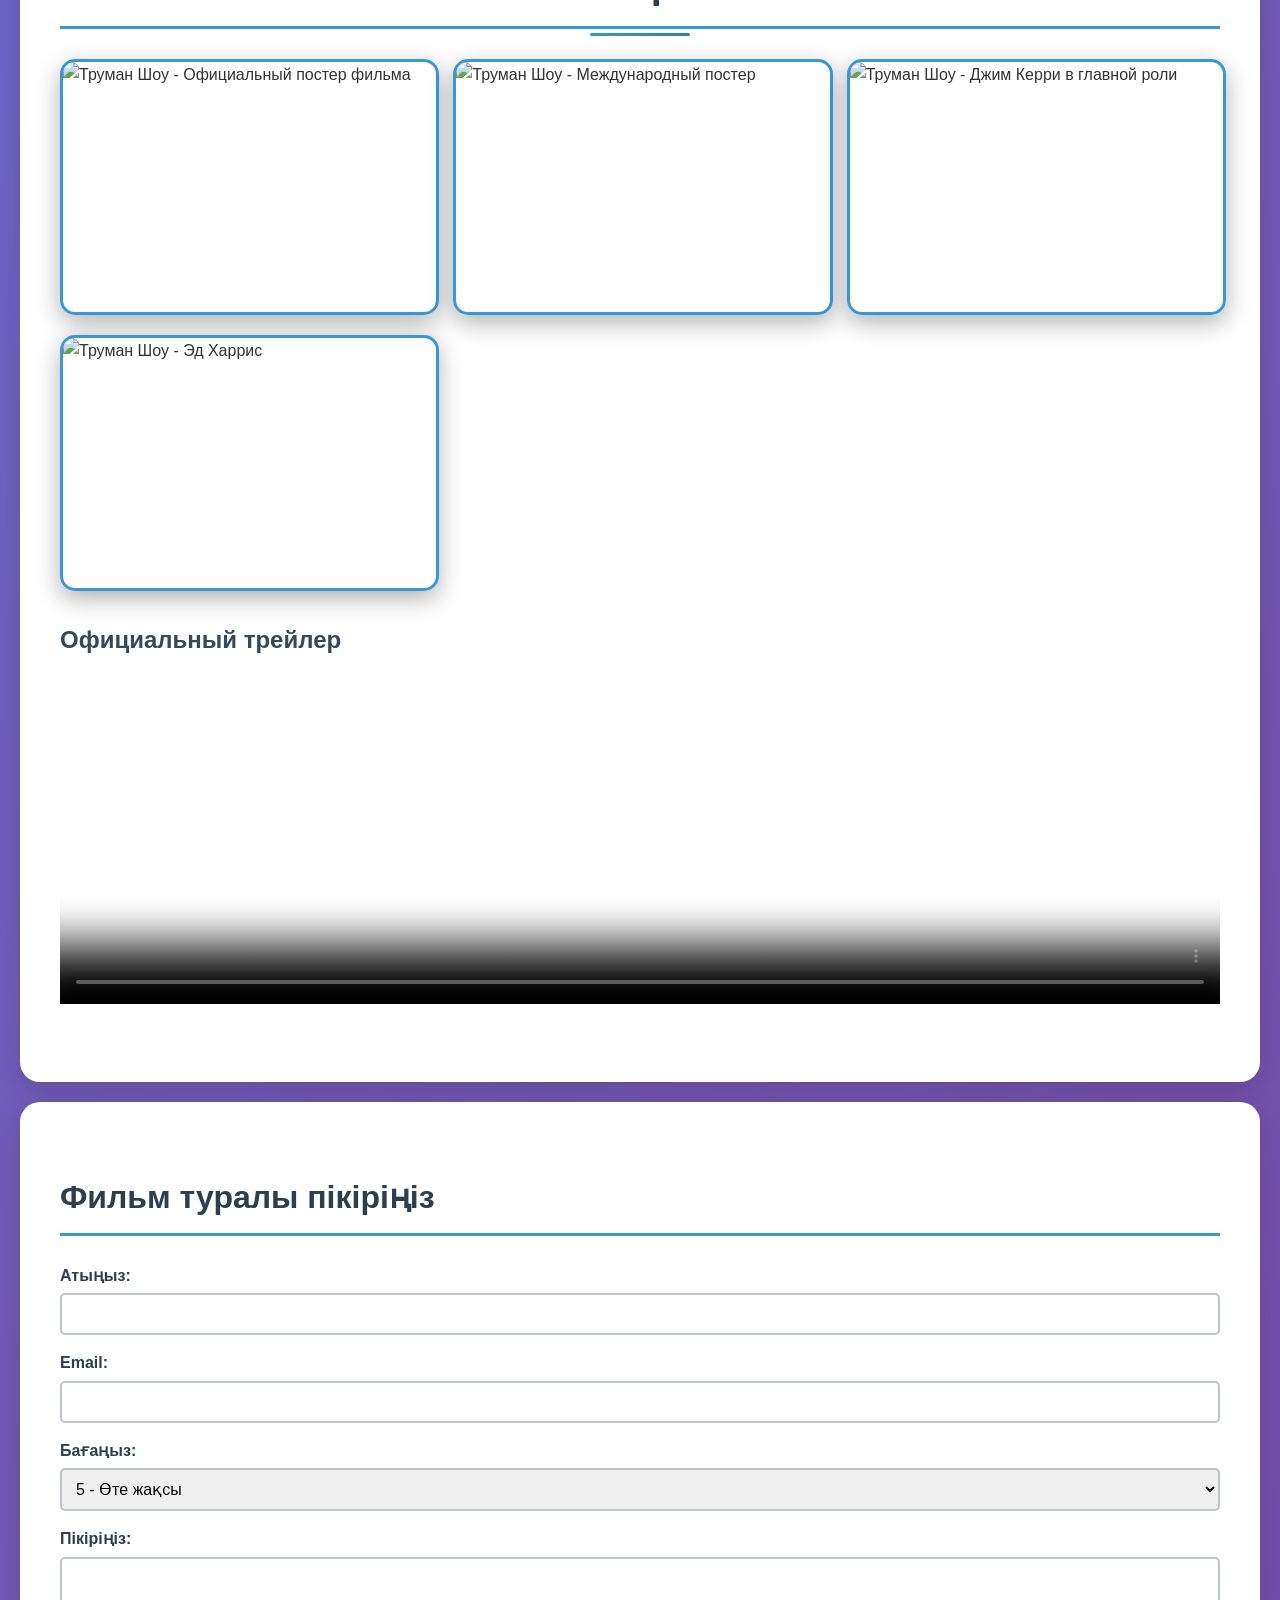
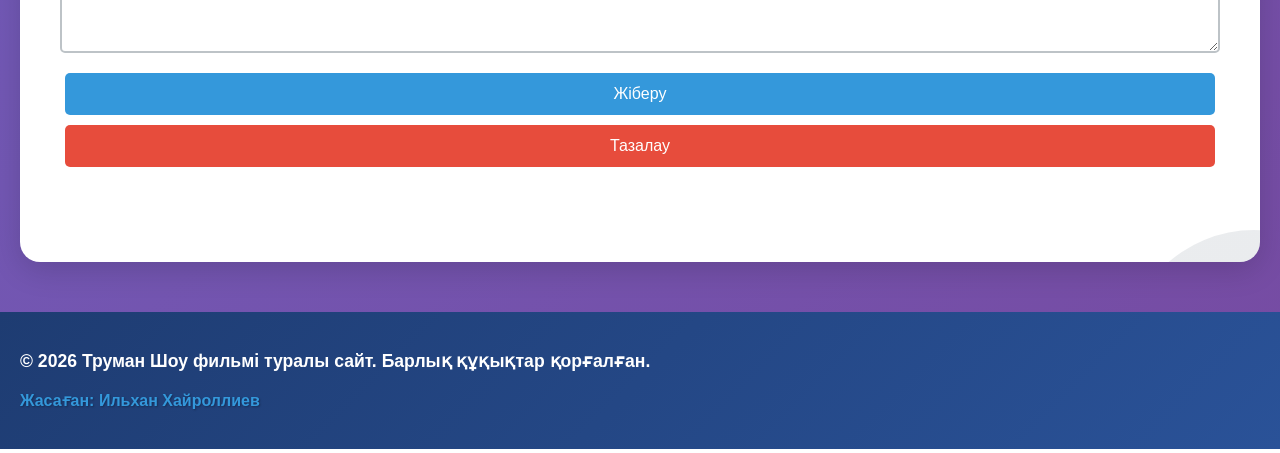
==== commit 653d6abb: "Update index.html" ====
--- a/index.html
+++ b/index.html
@@ -179,7 +179,7 @@
                     controls
                     poster="https://avatars.mds.yandex.net/get-kinopoisk-image/4483445/ceb4574e-4b3b-43bf-a217-770d95c8afea/300x450"
                     title="Труман Шоу - Официальный трейлер (1998)">
-                    <source src="_The Truman Show (русский трейлер).mp4" type="video/mp4">
+                    <source src="Шоу Трумана  1998 - русский трейлер HD.mp4" type="video/mp4">
                     Ваш браузер не поддерживает видео.
                 </video>
             </div>
